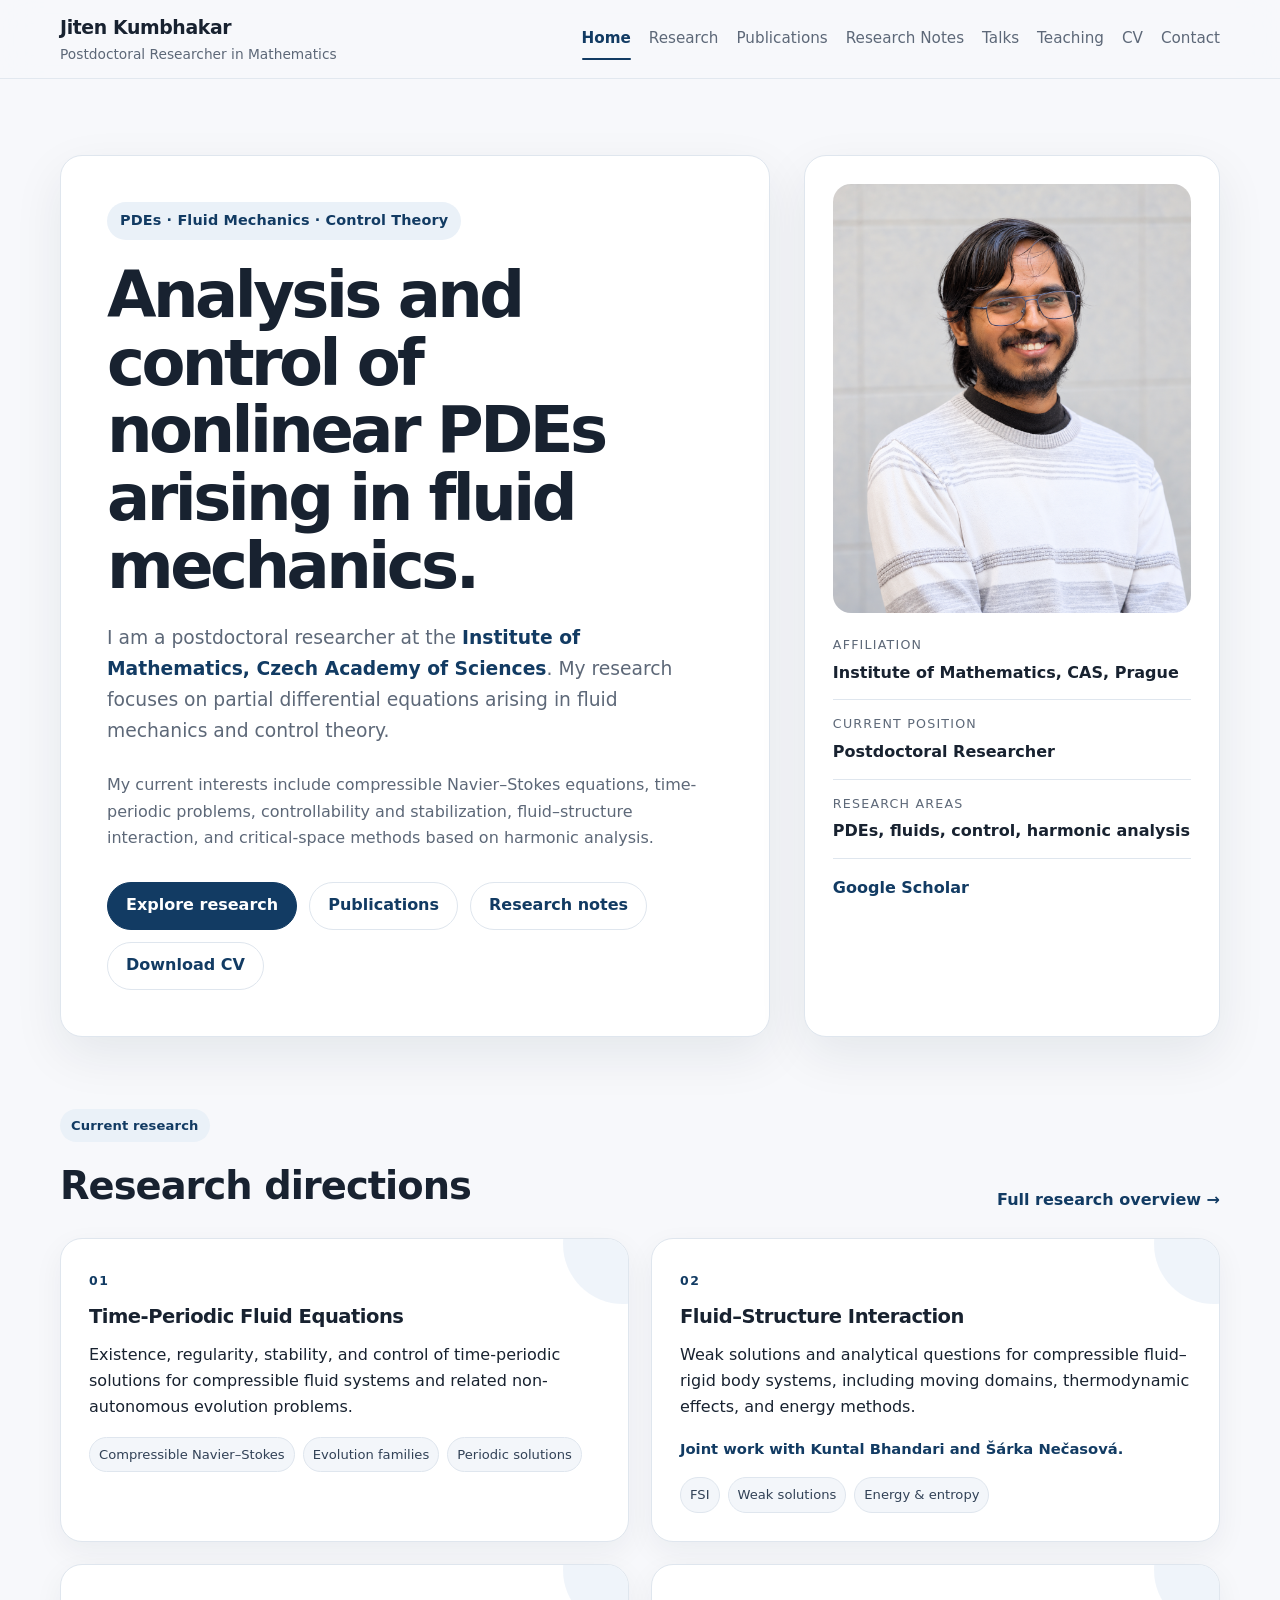
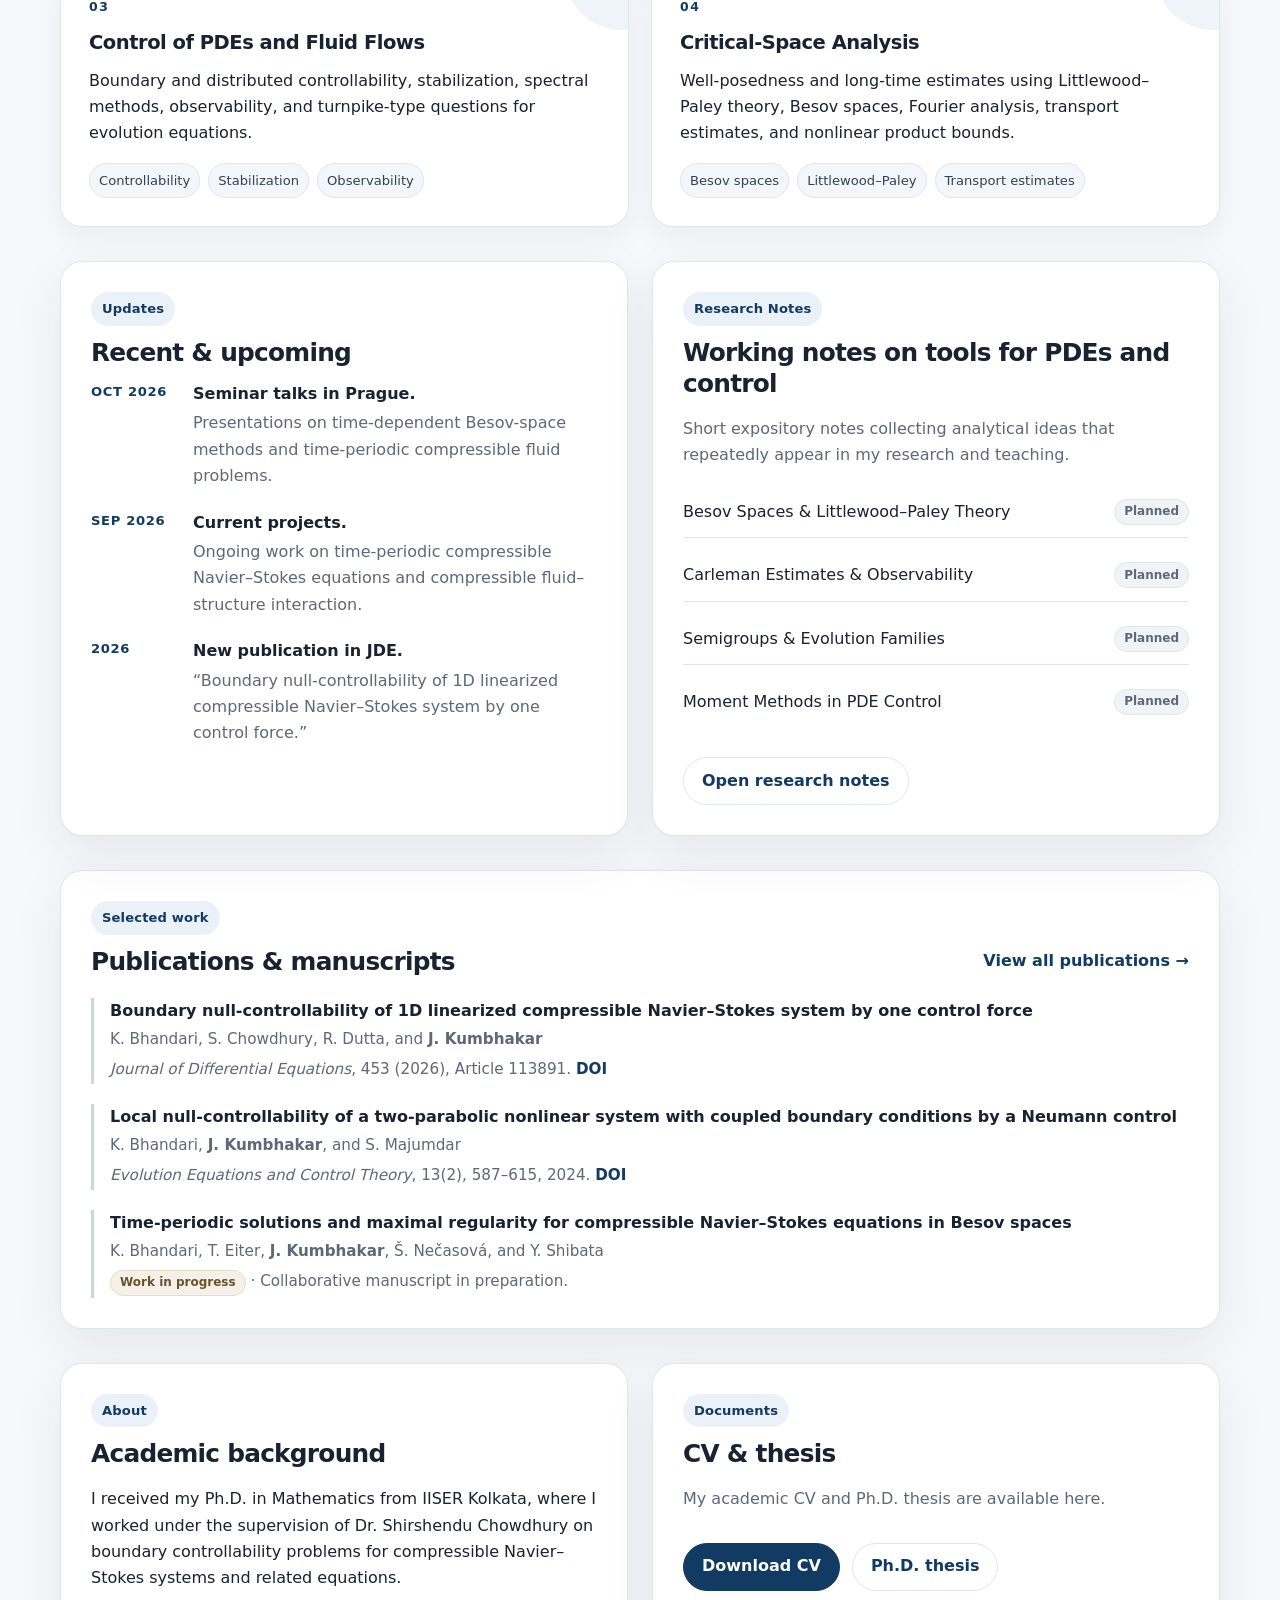
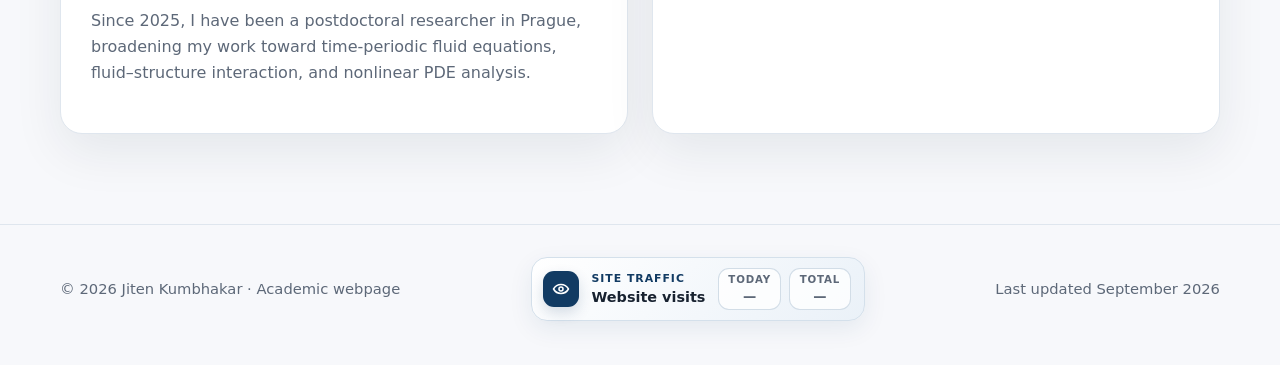
==== index.html @ 462b46cf "Match five-author CNS manuscript author order to academic CV" ====
<!DOCTYPE html>
<html lang="en">
<head>
<meta charset="UTF-8">
<meta name="viewport" content="width=device-width, initial-scale=1.0">
<title>Jiten Kumbhakar | Mathematics</title>
<meta name="description" content="Academic webpage of Jiten Kumbhakar, postdoctoral researcher working on partial differential equations, fluid mechanics, control theory, time-periodic problems, and critical-space analysis.">
<link rel="stylesheet" href="assets/style.css">
</head>
<body>
<header class="site-header">
  <div class="container nav">
    <a class="brand" href="index.html" aria-label="Jiten Kumbhakar home">
      <span class="brand-name">Jiten Kumbhakar</span>
      <span class="brand-role">Postdoctoral Researcher in Mathematics</span>
    </a>
    <nav class="nav-links" aria-label="Main navigation">
      <a class="active" href="index.html">Home</a>
      <a href="research.html">Research</a>
      <a href="publications.html">Publications</a>
      <a href="notes.html">Research Notes</a>
      <a href="talks.html">Talks</a>
      <a href="teaching.html">Teaching</a>
      <a href="CV_Jiten_Kumbhakar.pdf">CV</a>
      <a href="contact.html">Contact</a>
    </nav>
  </div>
</header>

<main id="top">
  <section class="hero">
    <div class="container hero-grid">
      <article class="hero-main">
        <div class="eyebrow">PDEs · Fluid Mechanics · Control Theory</div>
        <h1>Analysis and control of nonlinear PDEs arising in fluid mechanics.</h1>
        <p class="hero-subtitle">I am a postdoctoral researcher at the <span class="highlight">Institute of Mathematics, Czech Academy of Sciences</span>. My research focuses on partial differential equations arising in fluid mechanics and control theory.</p>
        <p class="muted">My current interests include compressible Navier–Stokes equations, time-periodic problems, controllability and stabilization, fluid–structure interaction, and critical-space methods based on harmonic analysis.</p>
        <div class="button-row">
          <a class="button primary" href="research.html">Explore research</a>
          <a class="button secondary" href="publications.html">Publications</a>
          <a class="button secondary" href="notes.html">Research notes</a>
          <a class="button secondary" href="CV_Jiten_Kumbhakar.pdf">Download CV</a>
        </div>
      </article>

      <aside class="profile-card">
        <div class="portrait photo-box"><img src="assets/profile.png" alt="Jiten Kumbhakar"></div>
        <div class="profile-meta">
          <div class="meta-item"><span class="meta-label">Affiliation</span><span class="meta-value">Institute of Mathematics, CAS, Prague</span></div>
          <div class="meta-item"><span class="meta-label">Current position</span><span class="meta-value">Postdoctoral Researcher</span></div>
          <div class="meta-item"><span class="meta-label">Research areas</span><span class="meta-value">PDEs, fluids, control, harmonic analysis</span></div>
          <div class="profile-links"><a class="text-link" href="https://scholar.google.com/citations?user=325vEj0AAAAJ&hl=en" target="_blank" rel="noopener noreferrer">Google Scholar</a></div>
        </div>
      </aside>
    </div>
  </section>

  <section class="container home-section">
    <div class="section-heading-row"><div><div class="eyebrow compact">Current research</div><h2 class="home-heading">Research directions</h2></div><a class="text-link arrow-link" href="research.html">Full research overview →</a></div>
    <div class="research-card-grid">
      <article class="research-card"><span class="card-kicker">01</span><h3>Time-Periodic Fluid Equations</h3><p>Existence, regularity, stability, and control of time-periodic solutions for compressible fluid systems and related non-autonomous evolution problems.</p><div class="tag-list compact-tags"><span class="tag">Compressible Navier–Stokes</span><span class="tag">Evolution families</span><span class="tag">Periodic solutions</span></div></article>
      <article class="research-card"><span class="card-kicker">02</span><h3>Fluid–Structure Interaction</h3><p>Weak solutions and analytical questions for compressible fluid–rigid body systems, including moving domains, thermodynamic effects, and energy methods.</p><p class="collaboration-note">Joint work with Kuntal Bhandari and Šárka Nečasová.</p><div class="tag-list compact-tags"><span class="tag">FSI</span><span class="tag">Weak solutions</span><span class="tag">Energy & entropy</span></div></article>
      <article class="research-card"><span class="card-kicker">03</span><h3>Control of PDEs and Fluid Flows</h3><p>Boundary and distributed controllability, stabilization, spectral methods, observability, and turnpike-type questions for evolution equations.</p><div class="tag-list compact-tags"><span class="tag">Controllability</span><span class="tag">Stabilization</span><span class="tag">Observability</span></div></article>
      <article class="research-card"><span class="card-kicker">04</span><h3>Critical-Space Analysis</h3><p>Well-posedness and long-time estimates using Littlewood–Paley theory, Besov spaces, Fourier analysis, transport estimates, and nonlinear product bounds.</p><div class="tag-list compact-tags"><span class="tag">Besov spaces</span><span class="tag">Littlewood–Paley</span><span class="tag">Transport estimates</span></div></article>
    </div>
  </section>

  <section class="container home-section">
    <div class="home-two-column">
      <article class="section-card"><div class="section-heading-row tight"><div><div class="eyebrow compact">Updates</div><h2 class="section-title no-bottom">Recent & upcoming</h2></div></div><ul class="timeline-list news-list"><li><span class="news-date">Oct 2026</span><div><strong>Seminar talks in Prague.</strong><p>Presentations on time-dependent Besov-space methods and time-periodic compressible fluid problems.</p></div></li><li><span class="news-date">Sep 2026</span><div><strong>Current projects.</strong><p>Ongoing work on time-periodic compressible Navier–Stokes equations and compressible fluid–structure interaction.</p></div></li><li><span class="news-date">2026</span><div><strong>New publication in JDE.</strong><p>“Boundary null-controllability of 1D linearized compressible Navier–Stokes system by one control force.”</p></div></li></ul></article>
      <article class="section-card notes-preview-card"><div class="eyebrow compact">Research Notes</div><h2 class="section-title">Working notes on tools for PDEs and control</h2><p class="muted">Short expository notes collecting analytical ideas that repeatedly appear in my research and teaching.</p><ul class="quick-list notes-list"><li><span>Besov Spaces & Littlewood–Paley Theory</span><span class="status-pill">Planned</span></li><li><span>Carleman Estimates & Observability</span><span class="status-pill">Planned</span></li><li><span>Semigroups & Evolution Families</span><span class="status-pill">Planned</span></li><li><span>Moment Methods in PDE Control</span><span class="status-pill">Planned</span></li></ul><div class="button-row"><a class="button secondary" href="notes.html">Open research notes</a></div></article>
    </div>
  </section>

  <section class="container home-section">
    <article class="section-card full-width">
      <div class="section-heading-row"><div><div class="eyebrow compact">Selected work</div><h2 class="section-title no-bottom">Publications & manuscripts</h2></div><a class="text-link arrow-link" href="publications.html">View all publications →</a></div>
      <ul class="publication-list featured-publications">
        <li><div class="item-title">Boundary null-controllability of 1D linearized compressible Navier–Stokes system by one control force</div><div class="item-meta">K. Bhandari, S. Chowdhury, R. Dutta, and <strong>J. Kumbhakar</strong></div><div class="small muted"><em>Journal of Differential Equations</em>, 453 (2026), Article 113891. <a class="text-link" href="https://doi.org/10.1016/j.jde.2025.113891" target="_blank" rel="noopener noreferrer">DOI</a></div></li>
        <li><div class="item-title">Local null-controllability of a two-parabolic nonlinear system with coupled boundary conditions by a Neumann control</div><div class="item-meta">K. Bhandari, <strong>J. Kumbhakar</strong>, and S. Majumdar</div><div class="small muted"><em>Evolution Equations and Control Theory</em>, 13(2), 587–615, 2024. <a class="text-link" href="https://doi.org/10.3934/eect.2023059" target="_blank" rel="noopener noreferrer">DOI</a></div></li>
        <li><div class="item-title">Time-periodic solutions and maximal regularity for compressible Navier–Stokes equations in Besov spaces</div><div class="item-meta">K. Bhandari, T. Eiter, <strong>J. Kumbhakar</strong>, Š. Nečasová, and Y. Shibata</div><div class="small muted"><span class="status-pill wip">Work in progress</span> · Collaborative manuscript in preparation.</div></li>
      </ul>
    </article>
  </section>

  <section class="container home-section last-home-section"><div class="home-two-column"><article class="section-card"><div class="eyebrow compact">About</div><h2 class="section-title">Academic background</h2><p>I received my Ph.D. in Mathematics from IISER Kolkata, where I worked under the supervision of Dr. Shirshendu Chowdhury on boundary controllability problems for compressible Navier–Stokes systems and related equations.</p><p class="muted">Since 2025, I have been a postdoctoral researcher in Prague, broadening my work toward time-periodic fluid equations, fluid–structure interaction, and nonlinear PDE analysis.</p></article><article class="section-card"><div class="eyebrow compact">Documents</div><h2 class="section-title">CV & thesis</h2><p class="muted">My academic CV and Ph.D. thesis are available here.</p><div class="button-row"><a class="button primary" href="CV_Jiten_Kumbhakar.pdf">Download CV</a><a class="button secondary" href="Thesis_Jiten_Kumbhakar.pdf" target="_blank" rel="noopener noreferrer">Ph.D. thesis</a></div></article></div></section>
</main>

<footer class="footer">
  <div class="container footer-inner">
    <div>© <span id="year"></span> Jiten Kumbhakar · Academic webpage</div>
    <div class="visit-card is-loading" id="visit-card" aria-label="Website visit counter">
      <span class="visit-icon" aria-hidden="true">
        <svg viewBox="0 0 24 24" fill="none" stroke="currentColor" stroke-width="2" stroke-linecap="round" stroke-linejoin="round"><path d="M2 12s3.5-6 10-6 10 6 10 6-3.5 6-10 6S2 12 2 12Z"/><circle cx="12" cy="12" r="2.7"/></svg>
      </span>
      <span class="visit-heading"><small>Site traffic</small><strong>Website visits</strong></span>
      <span class="visit-stats">
        <span class="visit-stat"><small>Today</small><strong id="visits-today">—</strong></span>
        <span class="visit-stat"><small>Total</small><strong id="visits-total">—</strong></span>
      </span>
    </div>
    <div class="footer-meta">Last updated September 2026</div>
  </div>
</footer>
<script>
document.getElementById("year").textContent = new Date().getFullYear();

(function () {
  const card = document.getElementById("visit-card");
  const todayNode = document.getElementById("visits-today");
  const totalNode = document.getElementById("visits-total");
  const api = "https://countapi.mileshilliard.com/api/v1";
  const totalKey = "jiten-kumbhakar-academic-site-total-2026-v3";
  const dateParts = new Intl.DateTimeFormat("en-CA", {
    timeZone: "Europe/Budapest",
    year: "numeric",
    month: "2-digit",
    day: "2-digit"
  }).formatToParts(new Date());
  const part = type => dateParts.find(x => x.type === type).value;
  const budapestDate = `${part("year")}-${part("month")}-${part("day")}`;
  const todayKey = `jiten-kumbhakar-academic-site-${budapestDate}-v3`;
  const alreadyCounted = sessionStorage.getItem("jk-academic-site-visit-v3") === "1";
  const action = alreadyCounted ? "get" : "hit";

  Promise.all([
    fetch(`${api}/${action}/${totalKey}`, { cache: "no-store" }).then(r => {
      if (!r.ok) throw new Error("Total counter unavailable");
      return r.json();
    }),
    fetch(`${api}/${action}/${todayKey}`, { cache: "no-store" }).then(r => {
      if (!r.ok) throw new Error("Daily counter unavailable");
      return r.json();
    })
  ]).then(([total, today]) => {
    totalNode.textContent = total.value;
    todayNode.textContent = today.value;
    card.classList.remove("is-loading", "is-error");
    if (!alreadyCounted) sessionStorage.setItem("jk-academic-site-visit-v3", "1");
  }).catch(() => {
    card.classList.remove("is-loading");
    card.classList.add("is-error");
    todayNode.textContent = "—";
    totalNode.textContent = "—";
    card.title = "Visit counter temporarily unavailable";
  });
})();
</script>
</body>
</html>
---- assets/style.css ----
:root{
  --bg:#f7f8fb;
  --surface:#ffffff;
  --surface-soft:#fbfcfe;
  --text:#182230;
  --muted:#5d6878;
  --primary:#123b63;
  --primary-2:#1c5487;
  --primary-soft:#eaf1f8;
  --border:#dfe6ee;
  --border-strong:#cbd7e3;
  --shadow:0 18px 50px rgba(19,35,54,.08);
  --shadow-soft:0 10px 30px rgba(19,35,54,.055);
  --radius:22px;
  --radius-sm:16px;
  --max:1160px;
}
*{box-sizing:border-box}
html{scroll-behavior:smooth}
body{margin:0;font-family:Inter,ui-sans-serif,system-ui,-apple-system,BlinkMacSystemFont,"Segoe UI",sans-serif;background:var(--bg);color:var(--text);line-height:1.65}
a{color:inherit;text-decoration:none}
img{max-width:100%}
.container{width:min(calc(100% - 48px),var(--max));margin:0 auto}
.site-header{position:sticky;top:0;z-index:20;backdrop-filter:blur(18px);background:rgba(247,248,251,.9);border-bottom:1px solid rgba(223,230,238,.9)}
.nav{min-height:78px;display:flex;align-items:center;justify-content:space-between;gap:24px}
.brand{display:flex;flex-direction:column;min-width:max-content}
.brand-name{font-size:1.18rem;font-weight:780;letter-spacing:-.02em}
.brand-role{font-size:.86rem;color:var(--muted)}
.nav-links{display:flex;gap:18px;flex-wrap:wrap;font-size:.95rem;color:var(--muted);justify-content:flex-end}
.nav-links a{padding:5px 0;position:relative}
.nav-links a:hover,.nav-links a.active{color:var(--primary);font-weight:700}
.nav-links a.active::after{content:"";position:absolute;left:0;right:0;bottom:-3px;height:2px;background:var(--primary);border-radius:999px}
.hero{padding:76px 0 38px}
.hero-grid{display:grid;grid-template-columns:minmax(0,1.45fr) minmax(300px,.85fr);gap:34px;align-items:stretch}
.hero-main,.profile-card,.section-card,.page-intro,.list-card,.research-card{background:var(--surface);border:1px solid var(--border);border-radius:var(--radius);box-shadow:var(--shadow)}
.hero-main{padding:46px}
.eyebrow{display:inline-flex;padding:7px 13px;border-radius:999px;background:var(--primary-soft);color:var(--primary);font-size:.9rem;font-weight:700;margin-bottom:22px;letter-spacing:.01em}
.eyebrow.compact{margin-bottom:12px;padding:6px 11px;font-size:.82rem}
h1,h2,h3,p{margin-top:0}
h1{font-size:clamp(2.45rem,5vw,4.15rem);line-height:1.06;letter-spacing:-.055em;margin-bottom:22px;max-width:900px}
h2,h3{letter-spacing:-.025em}
h3{font-size:1.22rem;line-height:1.3;margin-bottom:12px}
.page-title{font-size:clamp(2.1rem,4vw,3.25rem);line-height:1.12;letter-spacing:-.045em;margin-bottom:16px}
.hero-subtitle,.page-subtitle{font-size:1.17rem;color:var(--muted);max-width:860px;margin-bottom:26px}
.highlight{color:var(--primary);font-weight:740}
.muted{color:var(--muted)}
.small{font-size:.95rem}
.button-row{display:flex;flex-wrap:wrap;gap:12px;margin-top:30px}
.button{display:inline-flex;align-items:center;justify-content:center;min-height:48px;padding:0 18px;border-radius:999px;font-weight:680;border:1px solid var(--border);transition:.18s ease}
.button:hover{transform:translateY(-1px);box-shadow:var(--shadow-soft)}
.button.primary{background:var(--primary);color:#fff;border-color:var(--primary)}
.button.primary:hover{background:var(--primary-2)}
.button.secondary{background:#fff;color:var(--primary)}
.profile-card{padding:28px;display:flex;flex-direction:column;gap:22px}
.portrait{min-height:285px;border-radius:18px;background:#f5f8fb;display:flex;align-items:center;justify-content:center;text-align:center;color:var(--muted);padding:24px}
.photo-box{padding:0;overflow:hidden;border:none;background:#f5f8fb}
.photo-box img{width:100%;height:100%;min-height:285px;object-fit:cover;display:block}
.profile-meta{display:grid;gap:14px}
.meta-item{padding-bottom:13px;border-bottom:1px solid var(--border)}
.meta-label{display:block;color:var(--muted);font-size:.79rem;text-transform:uppercase;letter-spacing:.095em;margin-bottom:4px}
.meta-value{font-weight:630}
.profile-links{padding-top:2px}
main{padding-bottom:72px}
.home-section{margin-top:34px}
.last-home-section{margin-bottom:18px}
.section-grid,.content-grid{display:grid;grid-template-columns:repeat(2,minmax(0,1fr));gap:24px;margin-top:24px}
.home-two-column{display:grid;grid-template-columns:repeat(2,minmax(0,1fr));gap:24px}
.section-card,.list-card{padding:30px}
.full-width{grid-column:1/-1}
.section-title{font-size:1.55rem;line-height:1.25;letter-spacing:-.03em;margin-bottom:16px}
.section-title.no-bottom{margin-bottom:0}
.home-heading{font-size:clamp(1.8rem,3vw,2.45rem);margin-bottom:0}
.section-heading-row{display:flex;align-items:flex-end;justify-content:space-between;gap:20px;margin-bottom:20px}
.section-heading-row.tight{align-items:flex-start;margin-bottom:12px}
.arrow-link{white-space:nowrap;margin-bottom:4px}
.tag-list{display:flex;flex-wrap:wrap;gap:10px;margin-top:18px}
.tag{padding:8px 12px;border-radius:999px;background:#f3f6fa;border:1px solid var(--border);font-size:.91rem;color:#314156}
.compact-tags{gap:8px;margin-top:16px}
.compact-tags .tag{font-size:.82rem;padding:6px 9px}
.research-card-grid{display:grid;grid-template-columns:repeat(2,minmax(0,1fr));gap:22px}
.research-card{padding:28px;box-shadow:var(--shadow-soft);position:relative;overflow:hidden}
.research-card::after{content:"";position:absolute;width:120px;height:120px;border-radius:50%;right:-55px;top:-55px;background:var(--primary-soft);opacity:.75}
.card-kicker{display:inline-block;font-size:.78rem;letter-spacing:.12em;color:var(--primary);font-weight:760;margin-bottom:13px}
.collaboration-note{font-size:.92rem;color:var(--primary);font-weight:650;margin-bottom:0}
.publication-list,.project-list,.quick-list,.timeline-list{list-style:none;padding:0;margin:0;display:grid;gap:16px}
.publication-list li,.project-list li,.quick-list li,.timeline-list li{padding-left:16px;border-left:3px solid #c9d8e6}
.item-title{font-weight:720;margin-bottom:4px;line-height:1.42}
.item-meta{font-size:.95rem;color:var(--muted);margin-bottom:5px}
.featured-publications{gap:20px}
.featured-publications li{padding-top:2px;padding-bottom:2px}
.news-list{gap:20px}
.news-list li{display:grid;grid-template-columns:88px 1fr;gap:14px;border-left:none;padding-left:0}
.news-list p{margin:3px 0 0;color:var(--muted)}
.news-date{font-size:.82rem;font-weight:760;color:var(--primary);text-transform:uppercase;letter-spacing:.05em}
.notes-list{margin-top:18px;gap:12px}
.notes-list li{display:flex;align-items:center;justify-content:space-between;gap:14px;padding:12px 0;border-left:none;border-bottom:1px solid var(--border)}
.notes-list li:last-child{border-bottom:none}
.status-pill{display:inline-flex;align-items:center;min-height:26px;padding:0 9px;border-radius:999px;background:#f1f4f7;border:1px solid var(--border);font-size:.75rem;font-weight:720;color:var(--muted);white-space:nowrap}
.status-pill.submitted{background:#edf5fb;color:var(--primary);border-color:#d1e1ef;margin-right:6px}
.page-shell{padding:64px 0 0}
.page-intro{padding:38px;margin-bottom:24px}
.text-link{color:var(--primary);font-weight:680}
.text-link:hover{text-decoration:underline;text-underline-offset:3px}
.footer{padding:32px 0 44px;color:var(--muted);border-top:1px solid var(--border);font-size:.92rem}
.footer-inner{display:flex;justify-content:space-between;align-items:center;gap:20px;flex-wrap:wrap}
.footer-meta{white-space:nowrap}
/* Retire the older per-page counter elements on inner pages. */
.footer-counter{display:none!important;background:none!important}

/* Homepage-only site-traffic card. */
.visit-card{display:flex;align-items:center;gap:13px;padding:10px 13px 10px 11px;background:linear-gradient(135deg,#fff,var(--primary-soft));border:1px solid #d4e0eb;border-radius:16px;box-shadow:0 8px 24px rgba(18,59,99,.08);min-height:58px}
.visit-icon{width:36px;height:36px;border-radius:11px;background:var(--primary);color:#fff;display:grid;place-items:center;flex:0 0 auto;box-shadow:0 6px 14px rgba(18,59,99,.16)}
.visit-icon svg{width:18px;height:18px;display:block}
.visit-heading{display:flex;flex-direction:column;min-width:112px;line-height:1.25}
.visit-heading small{font-size:.68rem;font-weight:760;text-transform:uppercase;letter-spacing:.09em;color:var(--primary)}
.visit-heading strong{font-size:.9rem;color:var(--text);margin-top:2px}
.visit-stats{display:flex;align-items:stretch;gap:8px}
.visit-stat{display:flex;flex-direction:column;align-items:center;justify-content:center;min-width:62px;padding:5px 9px;background:rgba(255,255,255,.78);border:1px solid rgba(203,215,227,.85);border-radius:11px;line-height:1.15}
.visit-stat small{font-size:.64rem;text-transform:uppercase;letter-spacing:.08em;color:var(--muted);font-weight:720}
.visit-stat strong{font-size:1.05rem;color:var(--primary);margin-top:3px;font-variant-numeric:tabular-nums}
.visit-card.is-loading .visit-stat strong{opacity:.55}
.visit-card.is-error .visit-stat strong{font-size:.83rem;color:var(--muted)}

/* Research page */
.research-intro{margin-bottom:36px}
.research-intro-note{max-width:900px;margin-bottom:0;font-size:1.01rem}
.research-section{margin-top:42px}
.last-research-section{margin-bottom:18px}
.section-caption{font-size:.9rem;color:var(--muted);padding-bottom:5px}
.current-projects-grid{display:grid;grid-template-columns:repeat(2,minmax(0,1fr));gap:24px}
.current-project-card{background:var(--surface);border:1px solid var(--border);border-radius:var(--radius);box-shadow:var(--shadow-soft);padding:32px;position:relative;overflow:hidden}
.current-project-card::before{content:"";position:absolute;left:0;top:0;right:0;height:4px;background:linear-gradient(90deg,var(--primary),#7d9bbb)}
.current-project-card h3{font-size:1.42rem;margin-bottom:14px}
.project-topline{display:flex;align-items:center;justify-content:space-between;gap:16px;margin-bottom:18px}
.project-number{font-size:.78rem;letter-spacing:.13em;color:var(--primary);font-weight:780}
.status-pill.wip{background:#f6f1e8;color:#6a522b;border-color:#e9dcc4}
.research-theme-grid{display:grid;grid-template-columns:repeat(2,minmax(0,1fr));gap:18px}
.research-theme-card{background:var(--surface);border:1px solid var(--border);border-radius:var(--radius-sm);padding:26px;box-shadow:var(--shadow-soft)}
.research-theme-card h3{font-size:1.18rem;color:var(--primary);margin-bottom:10px}
.research-theme-card p{margin-bottom:0;color:var(--muted)}
.methods-card{padding:34px}
.methods-layout{display:grid;grid-template-columns:minmax(260px,.75fr) minmax(0,1.4fr);gap:34px;align-items:start}
.methods-list{display:flex;flex-wrap:wrap;gap:10px;align-content:flex-start}
.method-chip{display:inline-flex;align-items:center;padding:9px 12px;border-radius:12px;background:var(--surface-soft);border:1px solid var(--border);font-size:.9rem;color:#314156;font-weight:620}

@media(max-width:1040px){
  .nav{align-items:flex-start;flex-direction:column;justify-content:center;padding:14px 0}
  .nav-links{justify-content:flex-start;gap:14px 18px}
}
@media(max-width:920px){
  .hero-grid,.section-grid,.content-grid,.home-two-column,.research-card-grid,.current-projects-grid,.research-theme-grid,.methods-layout{grid-template-columns:1fr}
  .hero-main,.page-intro{padding:30px}
  .section-heading-row{align-items:flex-start;flex-direction:column}
  .arrow-link{white-space:normal}
  .section-caption{padding-bottom:0}
}
@media(max-width:640px){
  .container{width:min(calc(100% - 28px),var(--max))}
  .hero,.page-shell{padding-top:42px}
  .hero-main,.profile-card,.section-card,.page-intro,.list-card,.research-card,.current-project-card,.research-theme-card{padding:22px;border-radius:18px}
  .portrait{min-height:220px}
  .photo-box img{min-height:220px}
  .button{width:100%}
  .nav{gap:10px;padding:11px 0 8px}
  .nav-links{width:100%;font-size:.91rem;flex-wrap:nowrap;overflow-x:auto;overflow-y:hidden;white-space:nowrap;justify-content:flex-start;gap:18px;padding:0 0 5px;scrollbar-width:thin;-webkit-overflow-scrolling:touch}
  .nav-links a{flex:0 0 auto}
  .news-list li{grid-template-columns:1fr;gap:4px}
  .notes-list li{align-items:flex-start;flex-direction:column}
  .footer-inner{flex-direction:column;align-items:flex-start;gap:10px}
  .visit-card{width:100%;justify-content:space-between;gap:9px;padding:10px}
  .visit-heading{min-width:0;flex:1}
  .visit-stats{gap:6px}
  .visit-stat{min-width:58px;padding:5px 7px}
  .project-topline{align-items:flex-start}
  .methods-card{padding:22px}
}
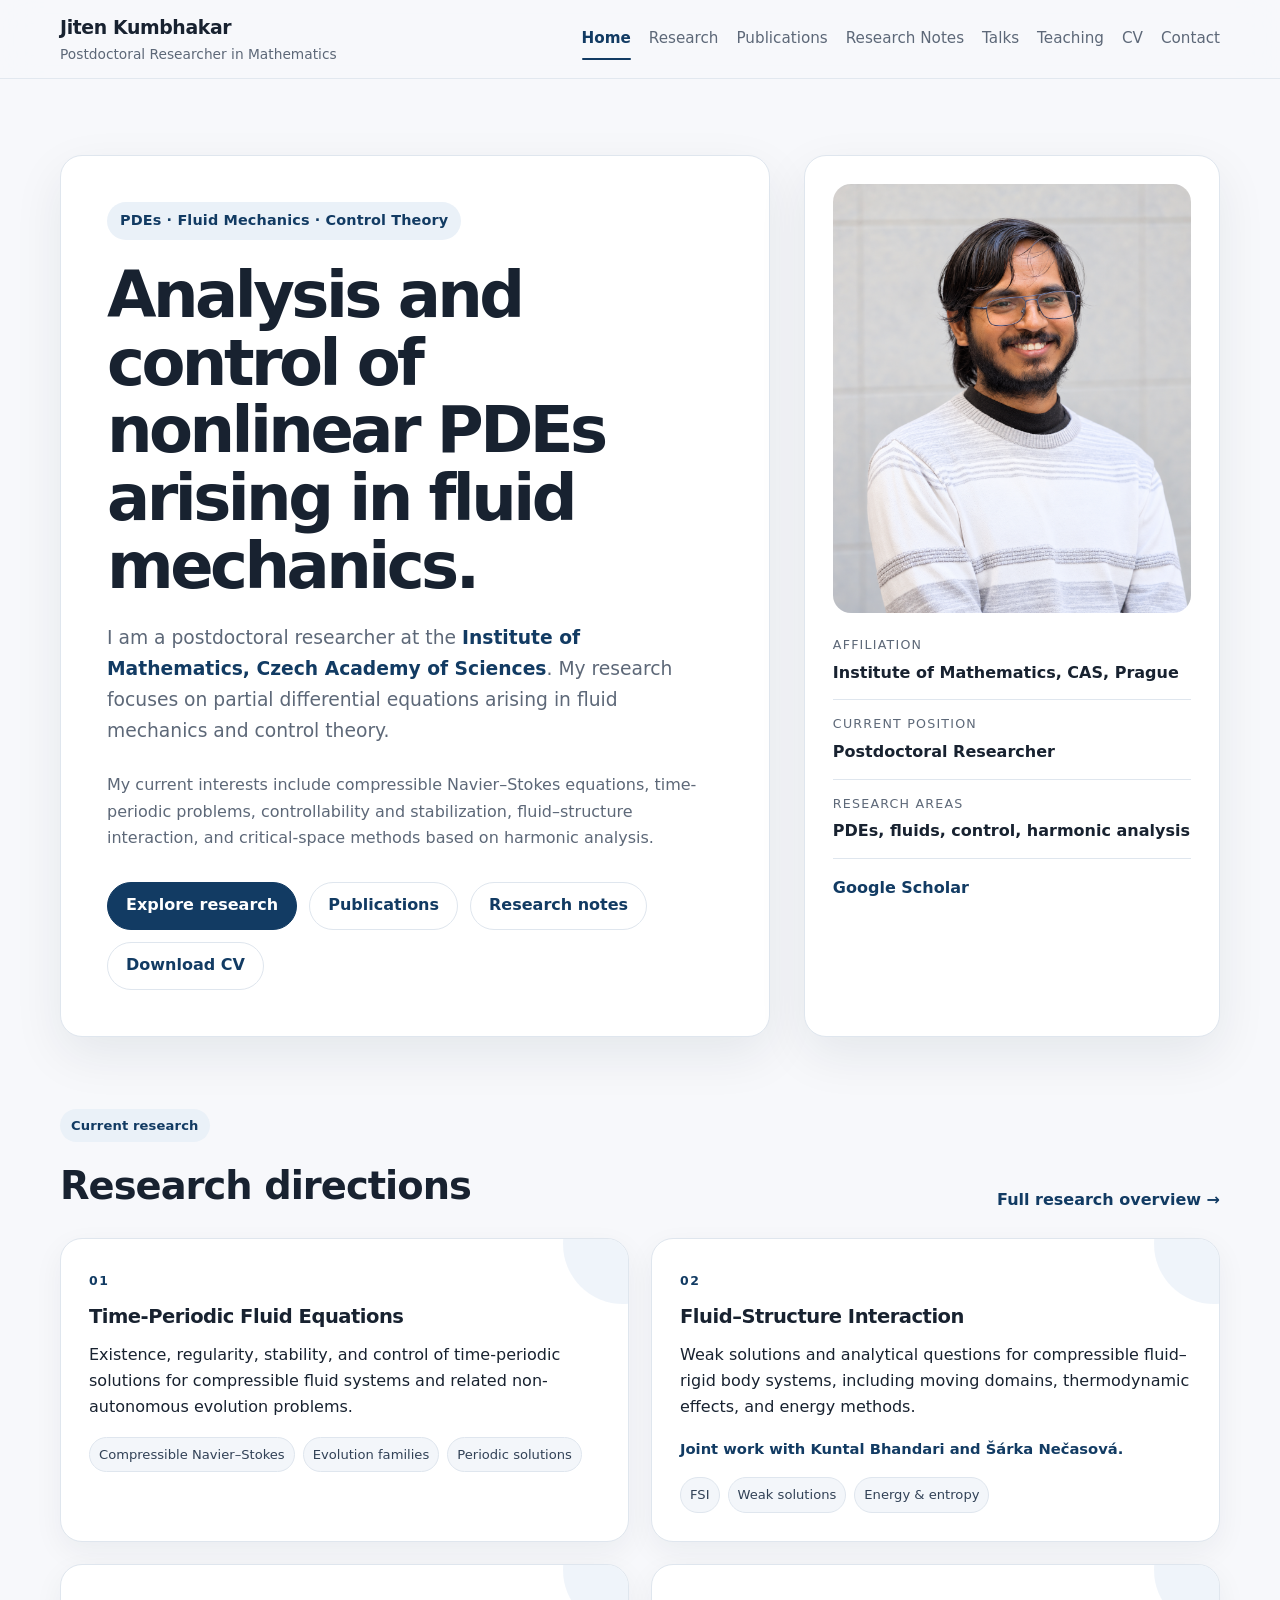
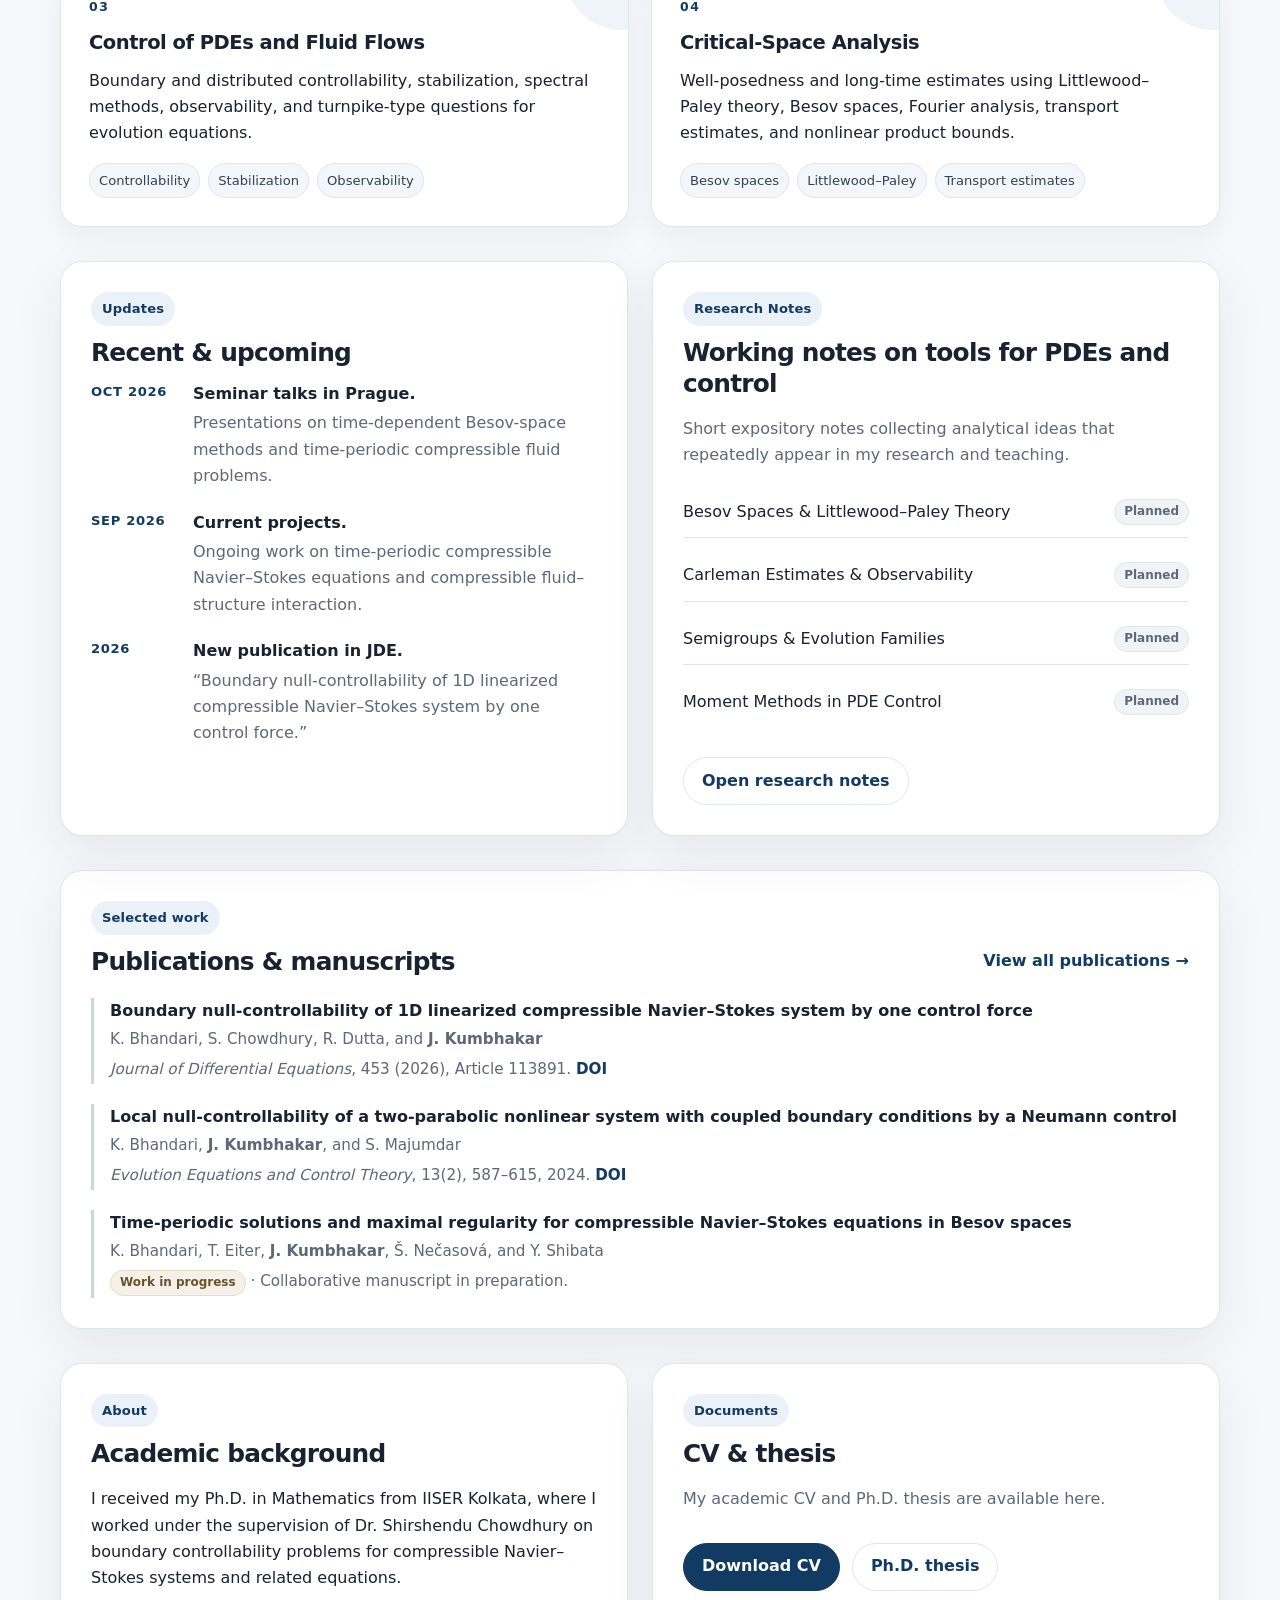
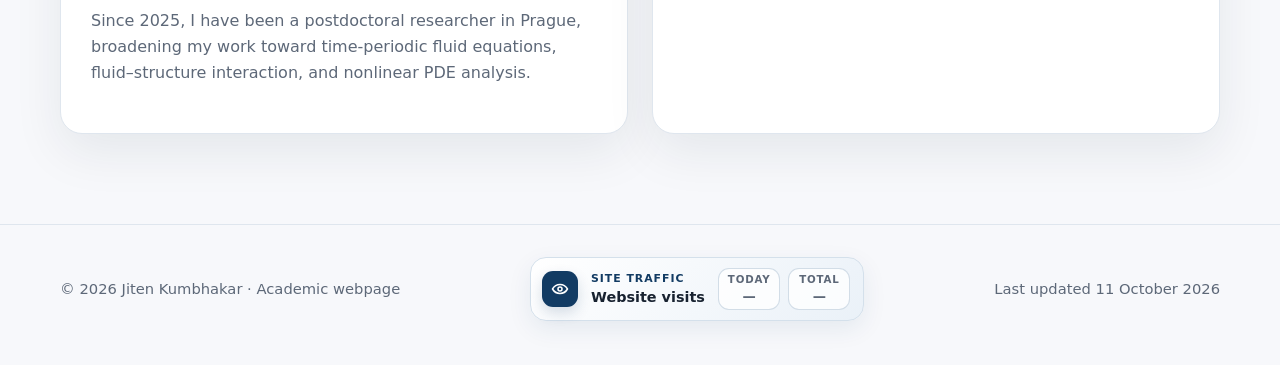
==== commit 658e7d1a: "Update academic website footer date to 11 October 2026" ====
--- a/index.html
+++ b/index.html
@@ -99,7 +99,7 @@
         <span class="visit-stat"><small>Total</small><strong id="visits-total">—</strong></span>
       </span>
     </div>
-    <div class="footer-meta">Last updated September 2026</div>
+    <div class="footer-meta">Last updated 11 October 2026</div>
   </div>
 </footer>
 <script>
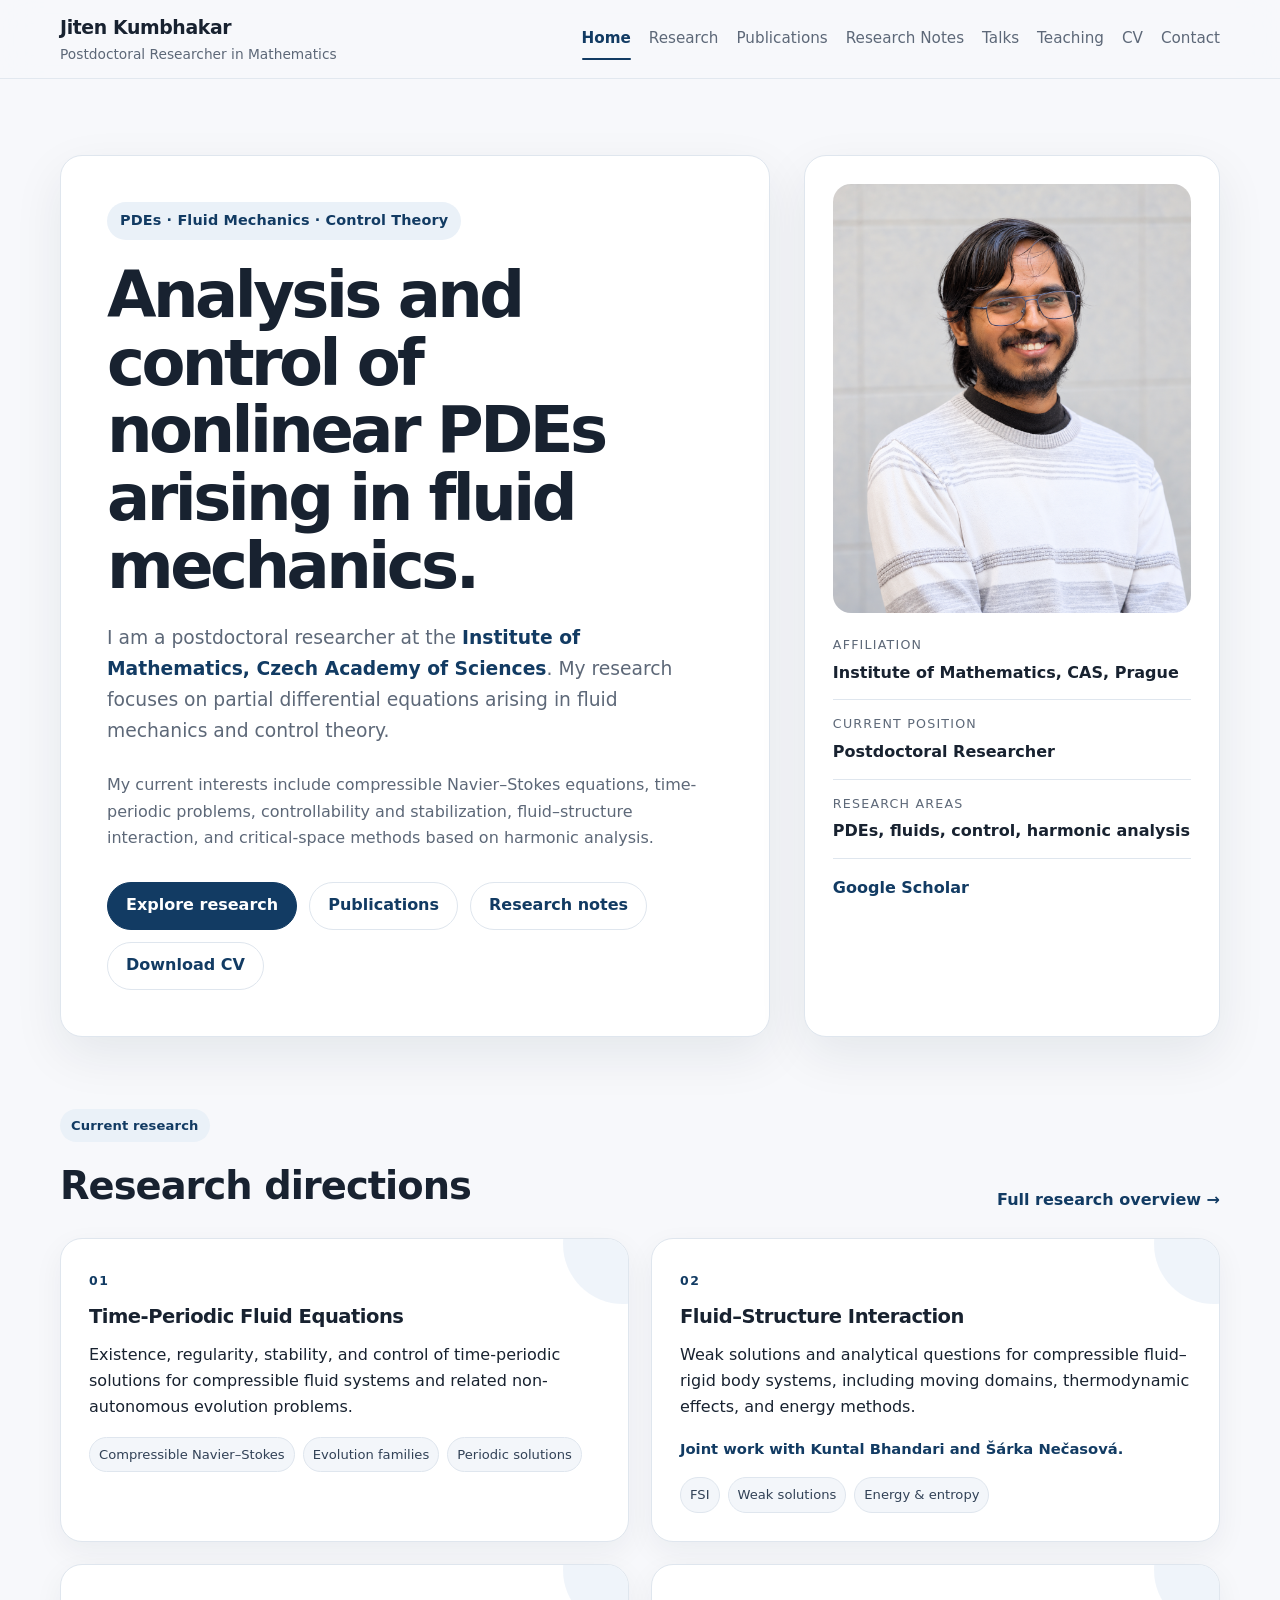
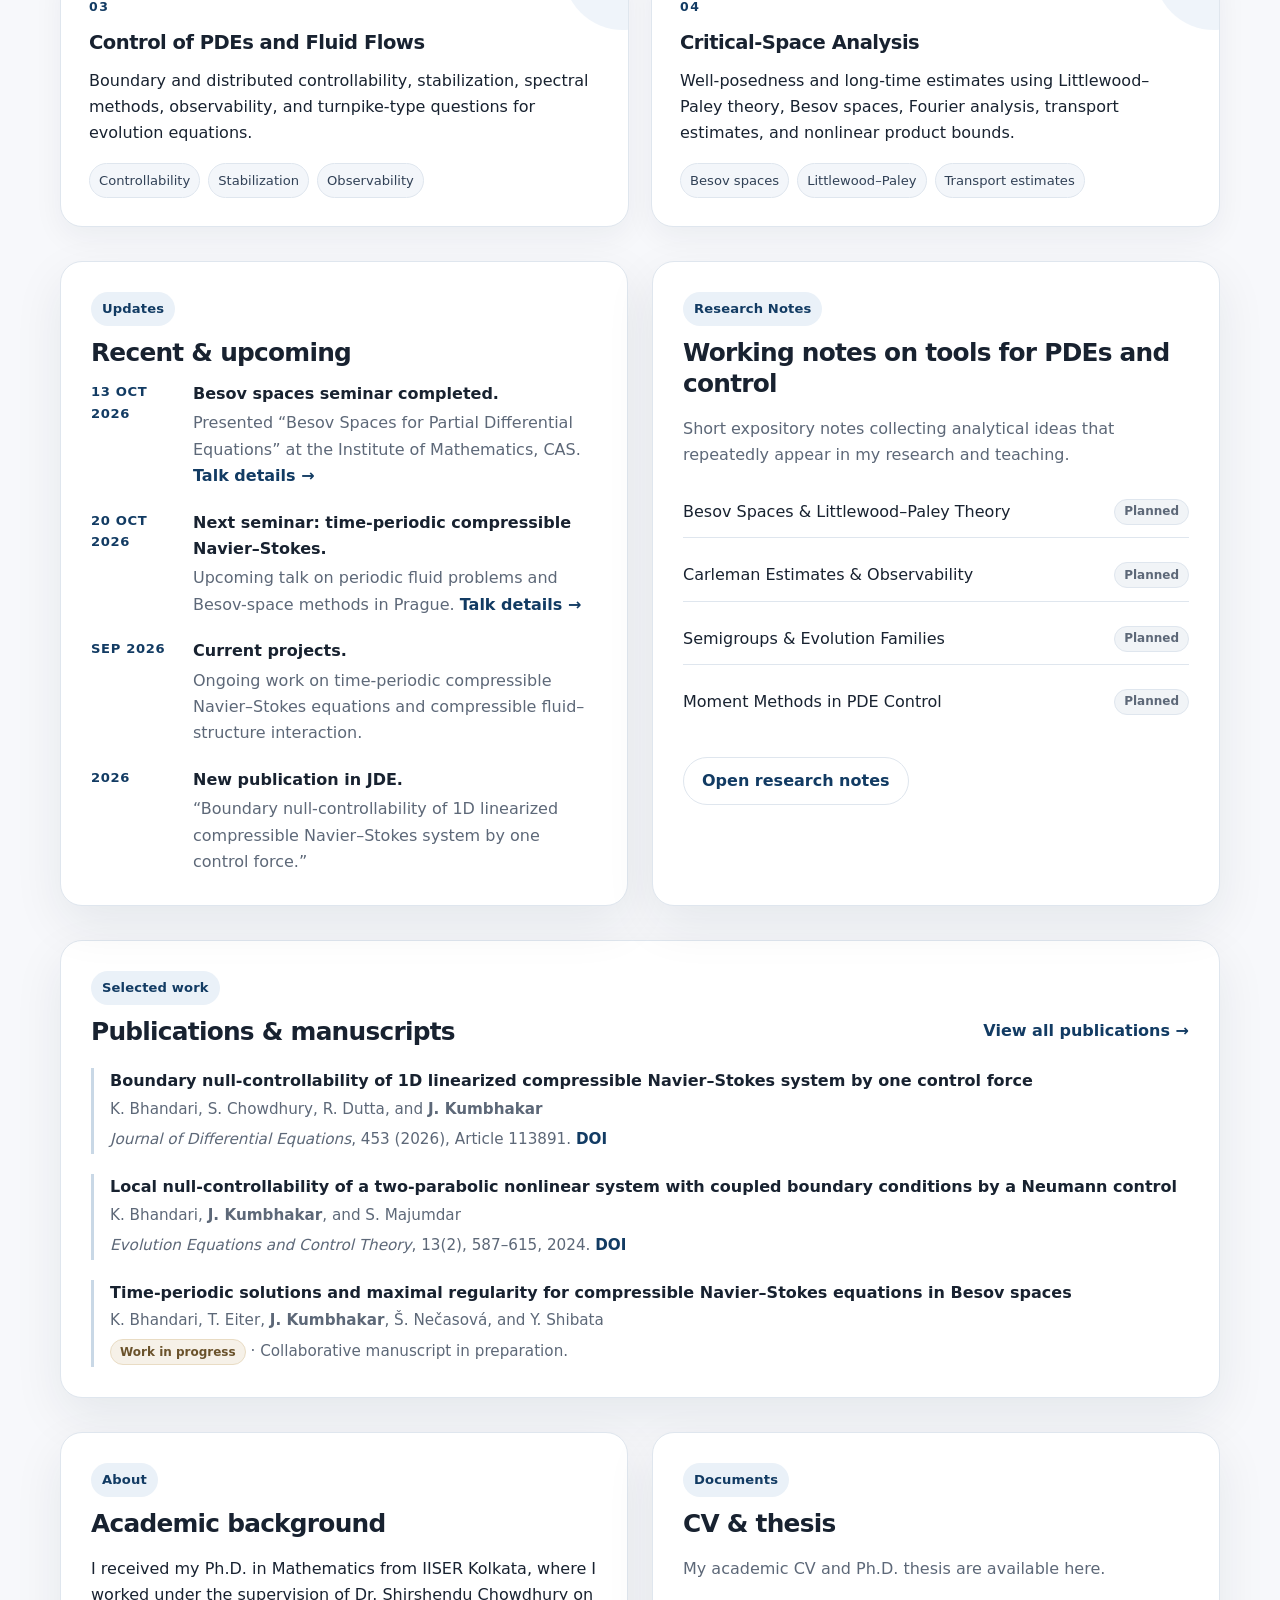
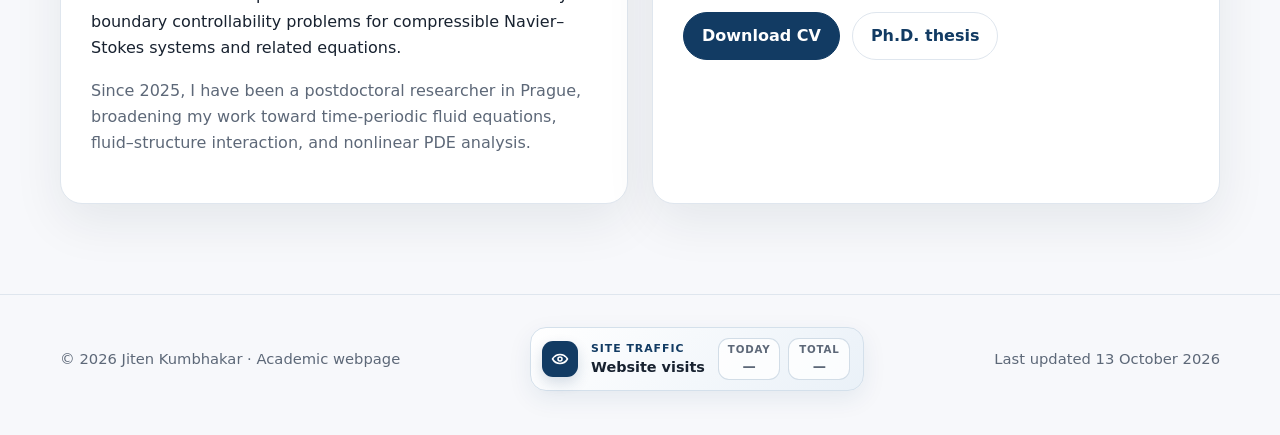
==== commit 79a5dc12: "Mark Besov seminar completed and show 20 October as upcoming" ====
--- a/index.html
+++ b/index.html
@@ -67,7 +67,7 @@
 
   <section class="container home-section">
     <div class="home-two-column">
-      <article class="section-card"><div class="section-heading-row tight"><div><div class="eyebrow compact">Updates</div><h2 class="section-title no-bottom">Recent & upcoming</h2></div></div><ul class="timeline-list news-list"><li><span class="news-date">Oct 2026</span><div><strong>Seminar talks in Prague.</strong><p>Presentations on time-dependent Besov-space methods and time-periodic compressible fluid problems.</p></div></li><li><span class="news-date">Sep 2026</span><div><strong>Current projects.</strong><p>Ongoing work on time-periodic compressible Navier–Stokes equations and compressible fluid–structure interaction.</p></div></li><li><span class="news-date">2026</span><div><strong>New publication in JDE.</strong><p>“Boundary null-controllability of 1D linearized compressible Navier–Stokes system by one control force.”</p></div></li></ul></article>
+      <article class="section-card"><div class="section-heading-row tight"><div><div class="eyebrow compact">Updates</div><h2 class="section-title no-bottom">Recent & upcoming</h2></div></div><ul class="timeline-list news-list"><li><span class="news-date">13 Oct 2026</span><div><strong>Besov spaces seminar completed.</strong><p>Presented “Besov Spaces for Partial Differential Equations” at the Institute of Mathematics, CAS. <a class="text-link" href="talks.html">Talk details →</a></p></div></li><li><span class="news-date">20 Oct 2026</span><div><strong>Next seminar: time-periodic compressible Navier–Stokes.</strong><p>Upcoming talk on periodic fluid problems and Besov-space methods in Prague. <a class="text-link" href="talks.html">Talk details →</a></p></div></li><li><span class="news-date">Sep 2026</span><div><strong>Current projects.</strong><p>Ongoing work on time-periodic compressible Navier–Stokes equations and compressible fluid–structure interaction.</p></div></li><li><span class="news-date">2026</span><div><strong>New publication in JDE.</strong><p>“Boundary null-controllability of 1D linearized compressible Navier–Stokes system by one control force.”</p></div></li></ul></article>
       <article class="section-card notes-preview-card"><div class="eyebrow compact">Research Notes</div><h2 class="section-title">Working notes on tools for PDEs and control</h2><p class="muted">Short expository notes collecting analytical ideas that repeatedly appear in my research and teaching.</p><ul class="quick-list notes-list"><li><span>Besov Spaces & Littlewood–Paley Theory</span><span class="status-pill">Planned</span></li><li><span>Carleman Estimates & Observability</span><span class="status-pill">Planned</span></li><li><span>Semigroups & Evolution Families</span><span class="status-pill">Planned</span></li><li><span>Moment Methods in PDE Control</span><span class="status-pill">Planned</span></li></ul><div class="button-row"><a class="button secondary" href="notes.html">Open research notes</a></div></article>
     </div>
   </section>
@@ -99,7 +99,7 @@
         <span class="visit-stat"><small>Total</small><strong id="visits-total">—</strong></span>
       </span>
     </div>
-    <div class="footer-meta">Last updated 11 October 2026</div>
+    <div class="footer-meta">Last updated 13 October 2026</div>
   </div>
 </footer>
 <script>
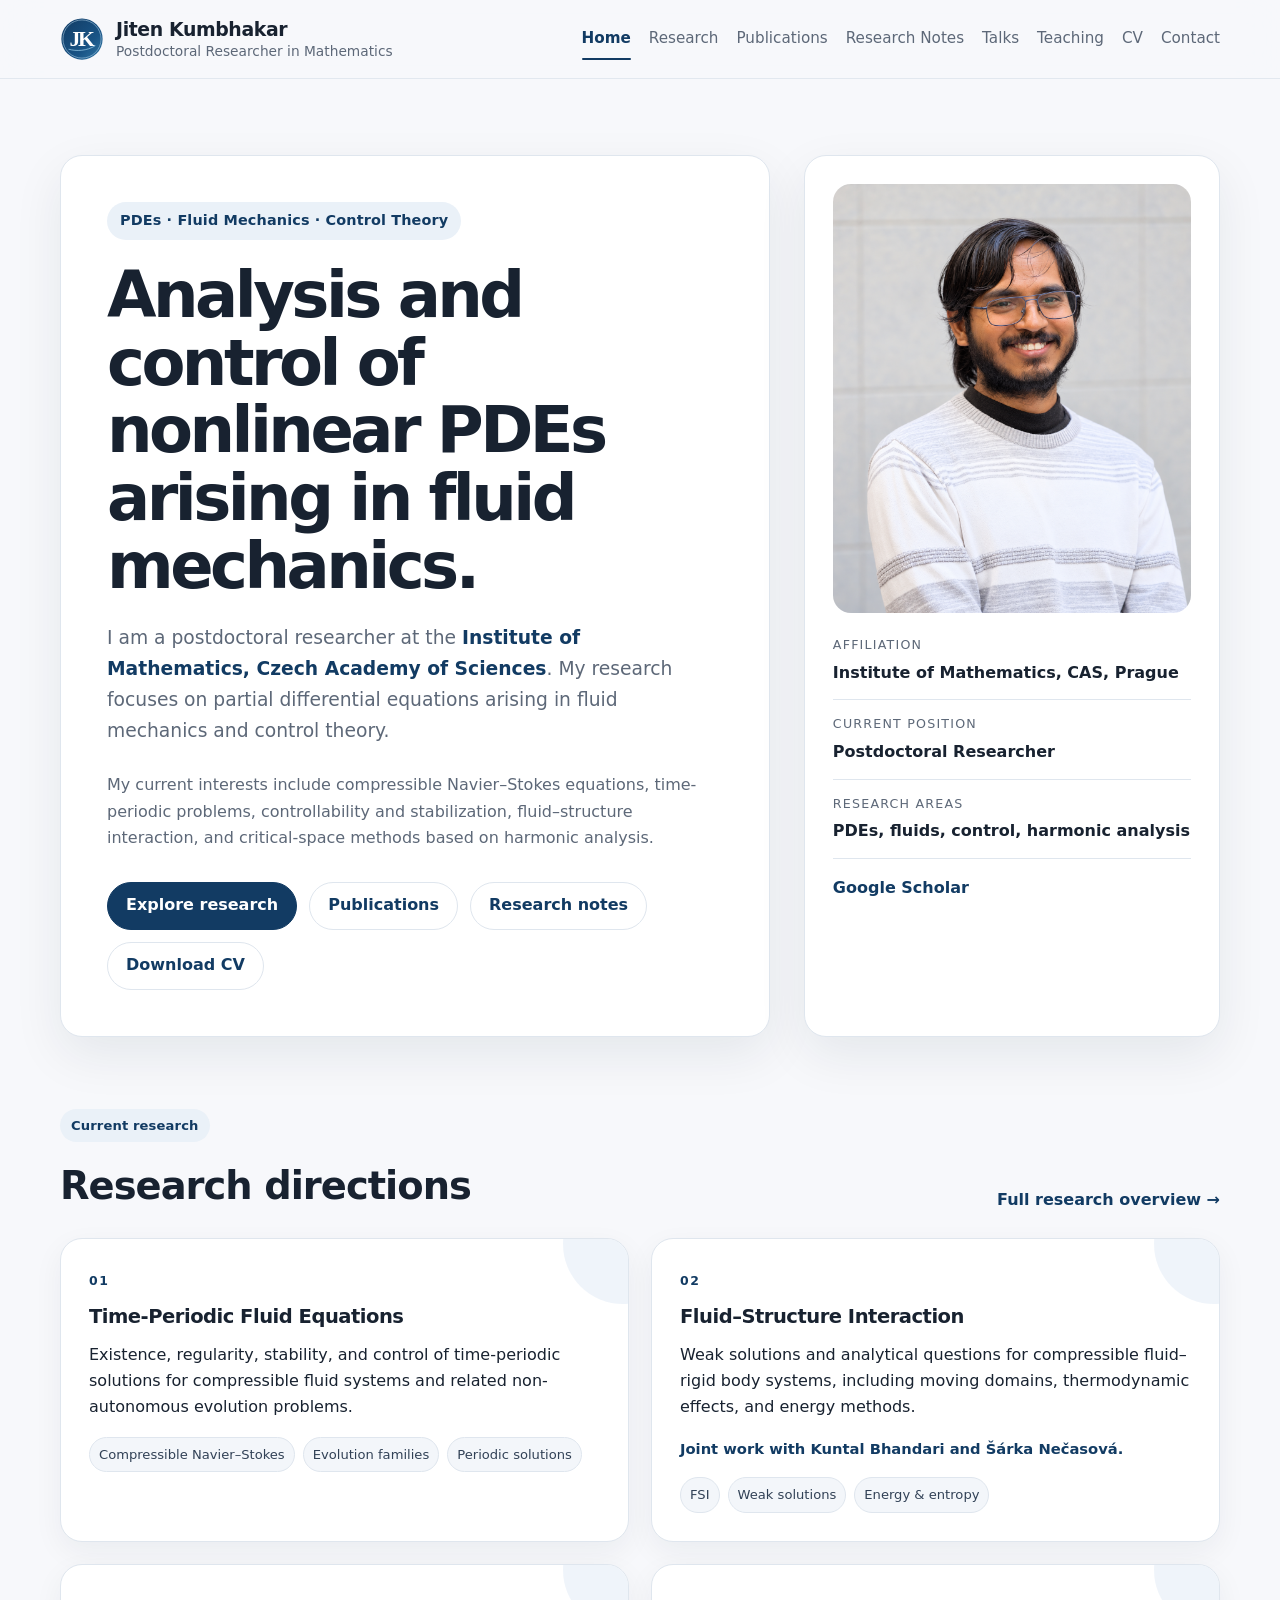
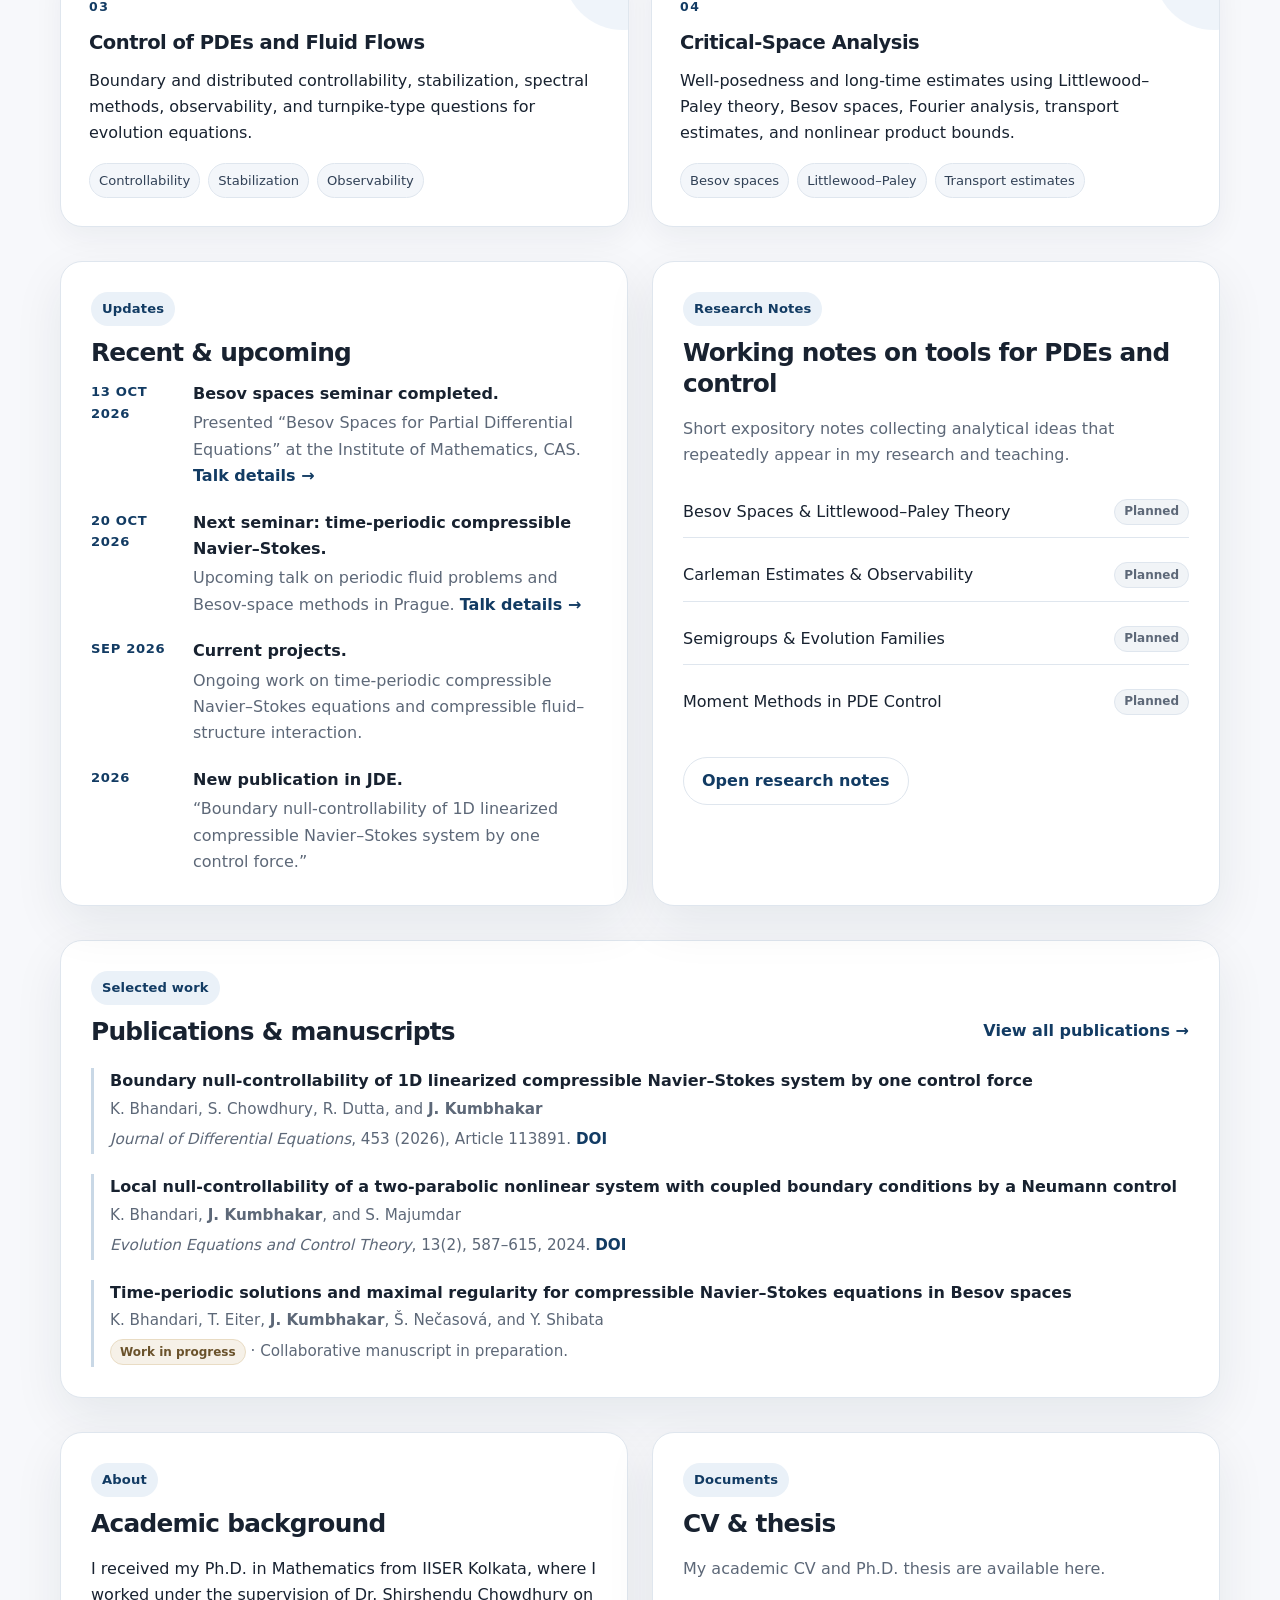
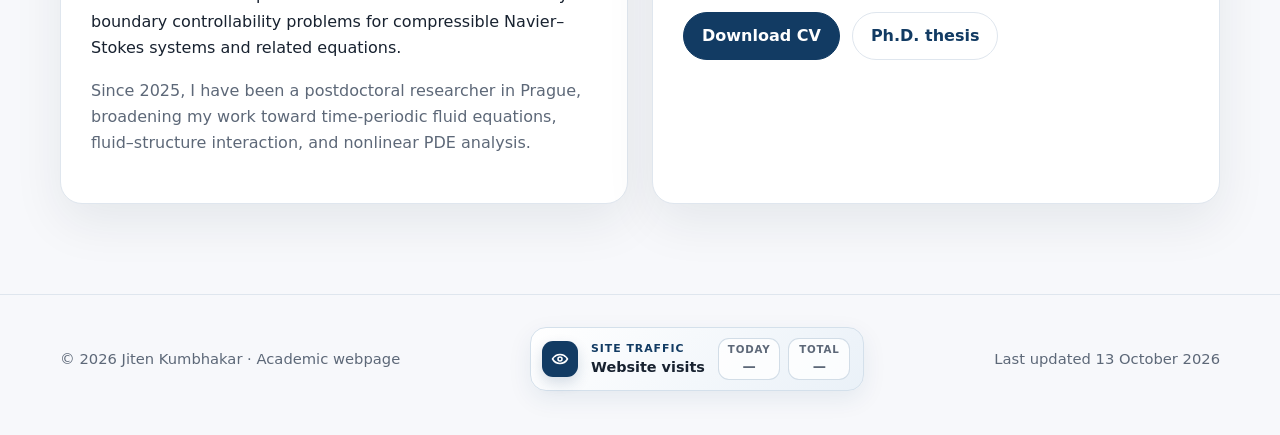
==== commit 46007be2: "Add JK logo to academic header and favicon" ====
--- a/index.html
+++ b/index.html
@@ -5,15 +5,13 @@
 <meta name="viewport" content="width=device-width, initial-scale=1.0">
 <title>Jiten Kumbhakar | Mathematics</title>
 <meta name="description" content="Academic webpage of Jiten Kumbhakar, postdoctoral researcher working on partial differential equations, fluid mechanics, control theory, time-periodic problems, and critical-space analysis.">
+<link rel="icon" type="image/svg+xml" href="assets/jk-logo.svg">
 <link rel="stylesheet" href="assets/style.css">
 </head>
 <body>
 <header class="site-header">
   <div class="container nav">
-    <a class="brand" href="index.html" aria-label="Jiten Kumbhakar home">
-      <span class="brand-name">Jiten Kumbhakar</span>
-      <span class="brand-role">Postdoctoral Researcher in Mathematics</span>
-    </a>
+    <a class="brand" href="index.html" aria-label="Jiten Kumbhakar home"><img class="brand-logo" src="assets/jk-logo.svg" alt="" width="44" height="44"><span class="brand-copy"><span class="brand-name">Jiten Kumbhakar</span><span class="brand-role">Postdoctoral Researcher in Mathematics</span></span></a>
     <nav class="nav-links" aria-label="Main navigation">
       <a class="active" href="index.html">Home</a>
       <a href="research.html">Research</a>
--- a/assets/style.css
+++ b/assets/style.css
@@ -23,9 +23,11 @@
 .container{width:min(calc(100% - 48px),var(--max));margin:0 auto}
 .site-header{position:sticky;top:0;z-index:20;backdrop-filter:blur(18px);background:rgba(247,248,251,.9);border-bottom:1px solid rgba(223,230,238,.9)}
 .nav{min-height:78px;display:flex;align-items:center;justify-content:space-between;gap:24px}
-.brand{display:flex;flex-direction:column;min-width:max-content}
-.brand-name{font-size:1.18rem;font-weight:780;letter-spacing:-.02em}
-.brand-role{font-size:.86rem;color:var(--muted)}
+.brand{display:flex;align-items:center;gap:12px;min-width:max-content}
+.brand-logo{width:44px;height:44px;display:block;flex:0 0 44px;object-fit:contain}
+.brand-copy{display:flex;flex-direction:column;min-width:0}
+.brand-name{font-size:1.18rem;font-weight:780;letter-spacing:-.02em;line-height:1.22}
+.brand-role{font-size:.86rem;color:var(--muted);line-height:1.3;margin-top:2px}
 .nav-links{display:flex;gap:18px;flex-wrap:wrap;font-size:.95rem;color:var(--muted);justify-content:flex-end}
 .nav-links a{padding:5px 0;position:relative}
 .nav-links a:hover,.nav-links a.active{color:var(--primary);font-weight:700}
@@ -174,3 +176,5 @@
   .project-topline{align-items:flex-start}
   .methods-card{padding:22px}
 }
+
+@media(max-width:640px){.brand{gap:9px}.brand-logo{width:38px;height:38px;flex-basis:38px}.brand-name{font-size:1.03rem}.brand-role{font-size:.76rem}}
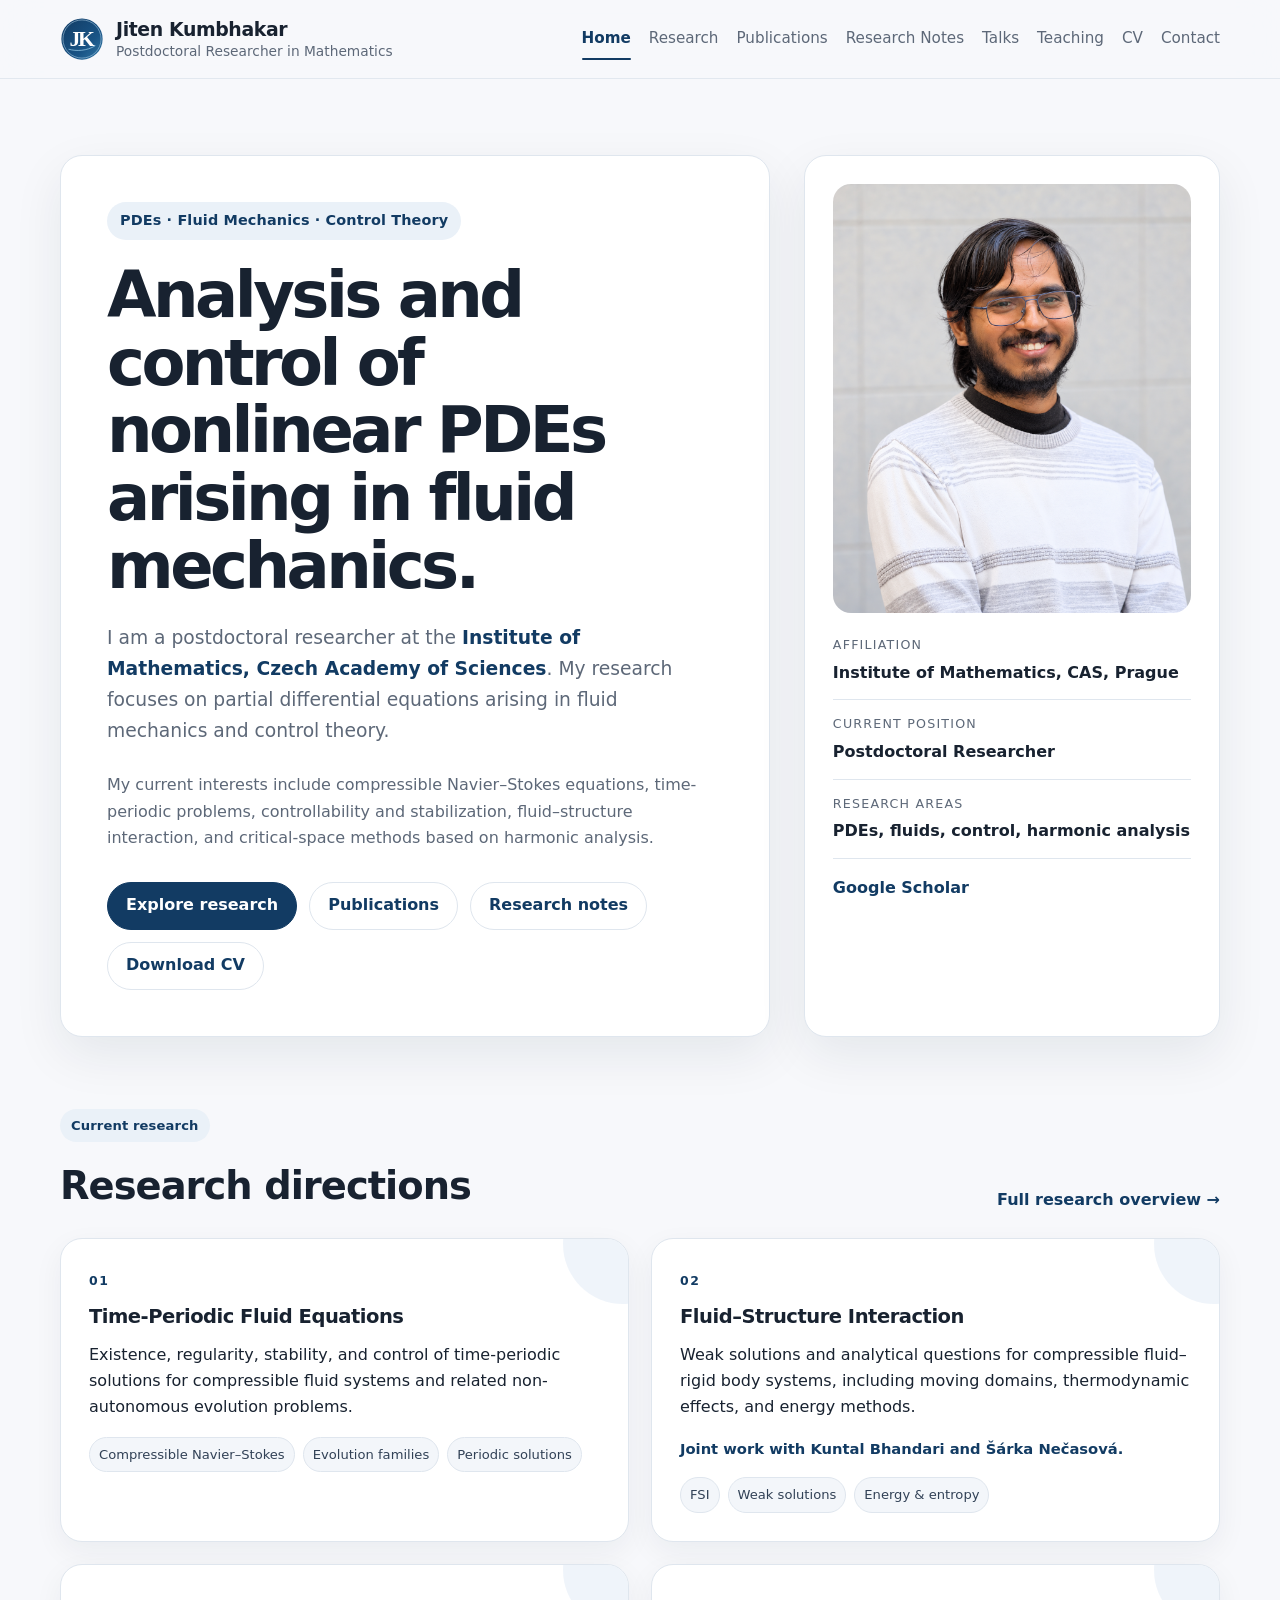
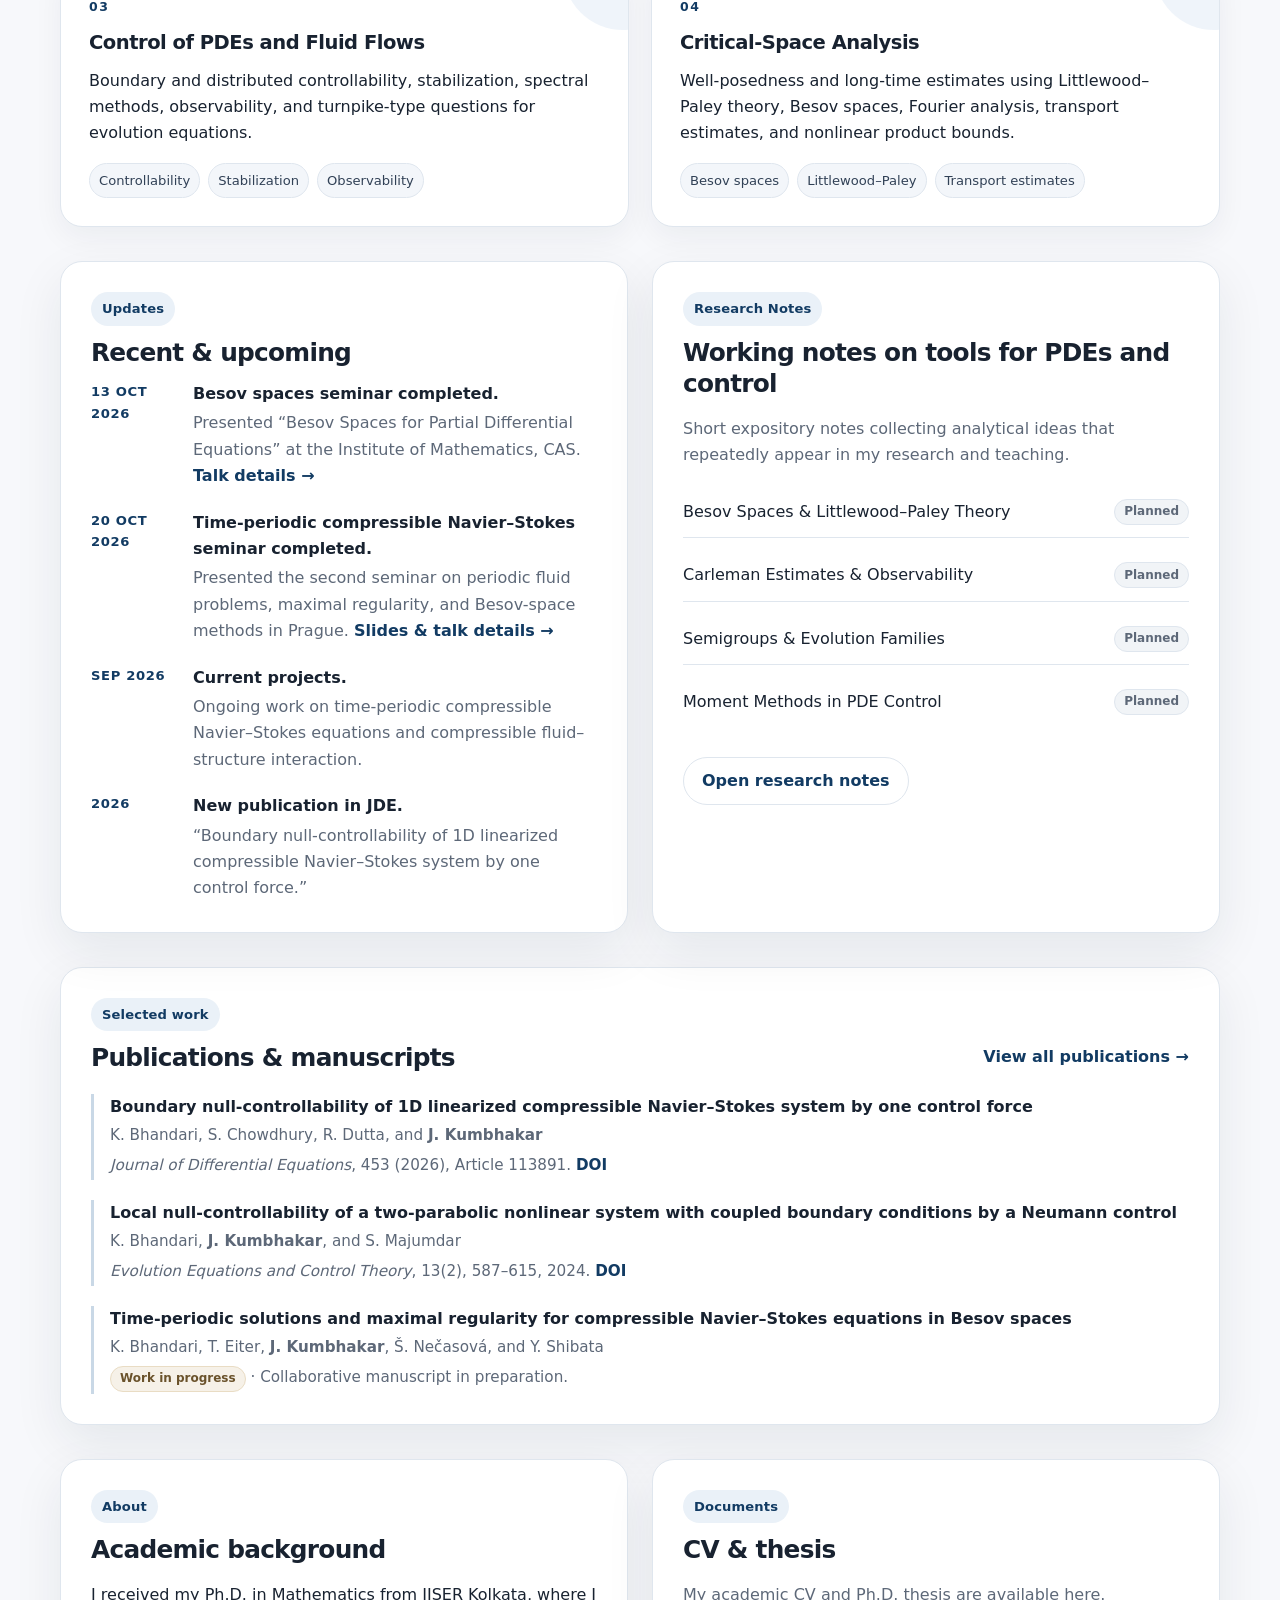
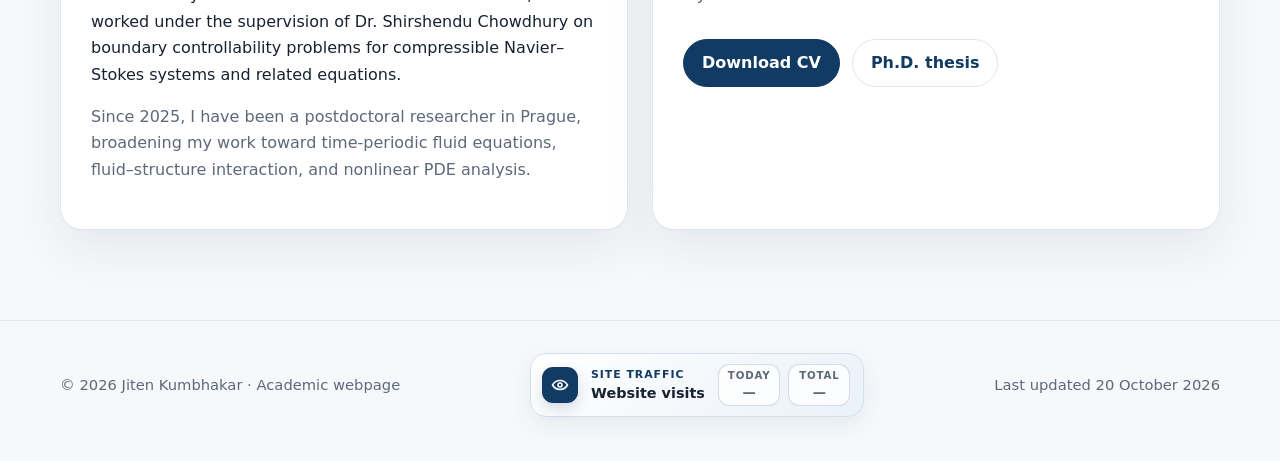
==== commit 2e6bb224: "Update homepage after 20 October CNS seminar" ====
--- a/index.html
+++ b/index.html
@@ -65,7 +65,7 @@
 
   <section class="container home-section">
     <div class="home-two-column">
-      <article class="section-card"><div class="section-heading-row tight"><div><div class="eyebrow compact">Updates</div><h2 class="section-title no-bottom">Recent & upcoming</h2></div></div><ul class="timeline-list news-list"><li><span class="news-date">13 Oct 2026</span><div><strong>Besov spaces seminar completed.</strong><p>Presented “Besov Spaces for Partial Differential Equations” at the Institute of Mathematics, CAS. <a class="text-link" href="talks.html">Talk details →</a></p></div></li><li><span class="news-date">20 Oct 2026</span><div><strong>Next seminar: time-periodic compressible Navier–Stokes.</strong><p>Upcoming talk on periodic fluid problems and Besov-space methods in Prague. <a class="text-link" href="talks.html">Talk details →</a></p></div></li><li><span class="news-date">Sep 2026</span><div><strong>Current projects.</strong><p>Ongoing work on time-periodic compressible Navier–Stokes equations and compressible fluid–structure interaction.</p></div></li><li><span class="news-date">2026</span><div><strong>New publication in JDE.</strong><p>“Boundary null-controllability of 1D linearized compressible Navier–Stokes system by one control force.”</p></div></li></ul></article>
+      <article class="section-card"><div class="section-heading-row tight"><div><div class="eyebrow compact">Updates</div><h2 class="section-title no-bottom">Recent & upcoming</h2></div></div><ul class="timeline-list news-list"><li><span class="news-date">13 Oct 2026</span><div><strong>Besov spaces seminar completed.</strong><p>Presented “Besov Spaces for Partial Differential Equations” at the Institute of Mathematics, CAS. <a class="text-link" href="talks.html">Talk details →</a></p></div></li><li><span class="news-date">20 Oct 2026</span><div><strong>Time-periodic compressible Navier–Stokes seminar completed.</strong><p>Presented the second seminar on periodic fluid problems, maximal regularity, and Besov-space methods in Prague. <a class="text-link" href="talks.html">Slides &amp; talk details →</a></p></div></li><li><span class="news-date">Sep 2026</span><div><strong>Current projects.</strong><p>Ongoing work on time-periodic compressible Navier–Stokes equations and compressible fluid–structure interaction.</p></div></li><li><span class="news-date">2026</span><div><strong>New publication in JDE.</strong><p>“Boundary null-controllability of 1D linearized compressible Navier–Stokes system by one control force.”</p></div></li></ul></article>
       <article class="section-card notes-preview-card"><div class="eyebrow compact">Research Notes</div><h2 class="section-title">Working notes on tools for PDEs and control</h2><p class="muted">Short expository notes collecting analytical ideas that repeatedly appear in my research and teaching.</p><ul class="quick-list notes-list"><li><span>Besov Spaces & Littlewood–Paley Theory</span><span class="status-pill">Planned</span></li><li><span>Carleman Estimates & Observability</span><span class="status-pill">Planned</span></li><li><span>Semigroups & Evolution Families</span><span class="status-pill">Planned</span></li><li><span>Moment Methods in PDE Control</span><span class="status-pill">Planned</span></li></ul><div class="button-row"><a class="button secondary" href="notes.html">Open research notes</a></div></article>
     </div>
   </section>
@@ -97,52 +97,10 @@
         <span class="visit-stat"><small>Total</small><strong id="visits-total">—</strong></span>
       </span>
     </div>
-    <div class="footer-meta">Last updated 13 October 2026</div>
+    <div class="footer-meta">Last updated 20 October 2026</div>
   </div>
 </footer>
-<script>
-document.getElementById("year").textContent = new Date().getFullYear();
-
-(function () {
-  const card = document.getElementById("visit-card");
-  const todayNode = document.getElementById("visits-today");
-  const totalNode = document.getElementById("visits-total");
-  const api = "https://countapi.mileshilliard.com/api/v1";
-  const totalKey = "jiten-kumbhakar-academic-site-total-2026-v3";
-  const dateParts = new Intl.DateTimeFormat("en-CA", {
-    timeZone: "Europe/Budapest",
-    year: "numeric",
-    month: "2-digit",
-    day: "2-digit"
-  }).formatToParts(new Date());
-  const part = type => dateParts.find(x => x.type === type).value;
-  const budapestDate = `${part("year")}-${part("month")}-${part("day")}`;
-  const todayKey = `jiten-kumbhakar-academic-site-${budapestDate}-v3`;
-  const alreadyCounted = sessionStorage.getItem("jk-academic-site-visit-v3") === "1";
-  const action = alreadyCounted ? "get" : "hit";
-
-  Promise.all([
-    fetch(`${api}/${action}/${totalKey}`, { cache: "no-store" }).then(r => {
-      if (!r.ok) throw new Error("Total counter unavailable");
-      return r.json();
-    }),
-    fetch(`${api}/${action}/${todayKey}`, { cache: "no-store" }).then(r => {
-      if (!r.ok) throw new Error("Daily counter unavailable");
-      return r.json();
-    })
-  ]).then(([total, today]) => {
-    totalNode.textContent = total.value;
-    todayNode.textContent = today.value;
-    card.classList.remove("is-loading", "is-error");
-    if (!alreadyCounted) sessionStorage.setItem("jk-academic-site-visit-v3", "1");
-  }).catch(() => {
-    card.classList.remove("is-loading");
-    card.classList.add("is-error");
-    todayNode.textContent = "—";
-    totalNode.textContent = "—";
-    card.title = "Visit counter temporarily unavailable";
-  });
-})();
-</script>
+<script>document.getElementById("year").textContent=new Date().getFullYear();</script>
+<script src="assets/visit-counter.js?v=20261013" data-count-visit="true"></script>
 </body>
 </html>
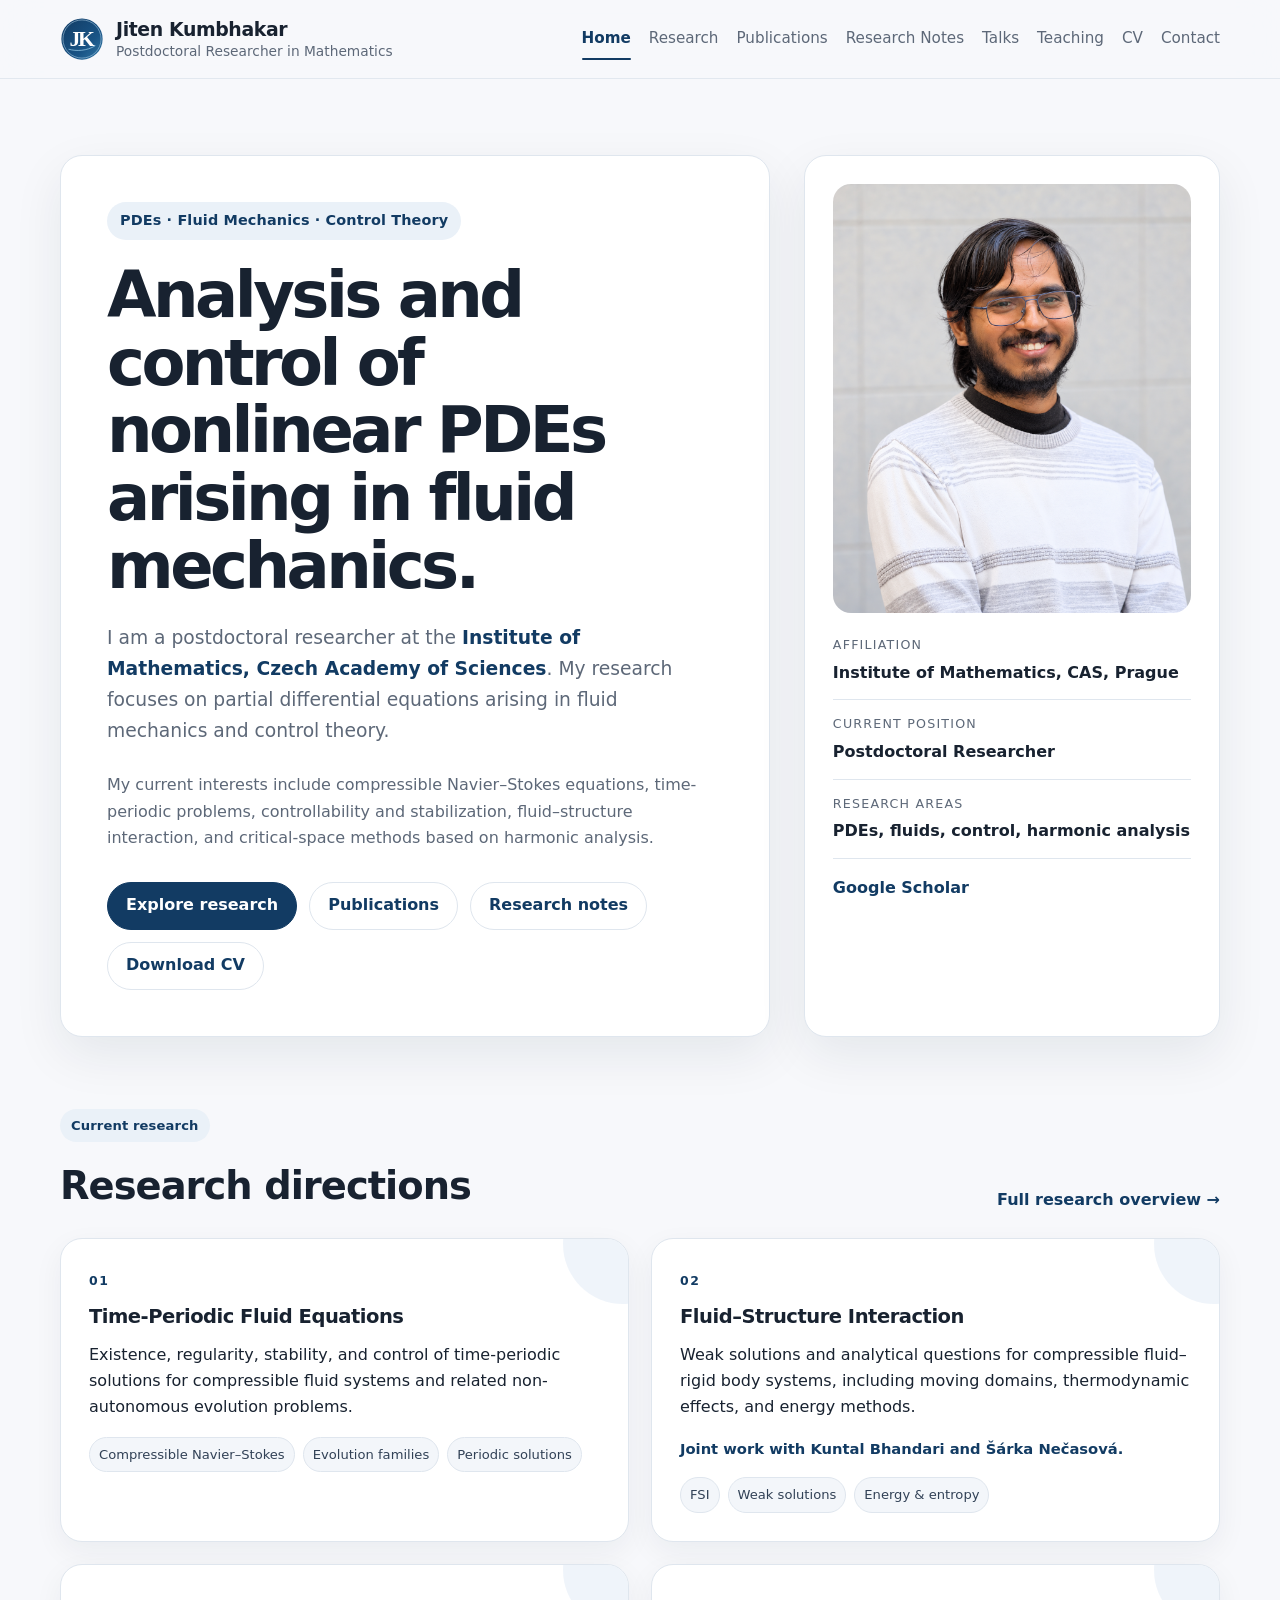
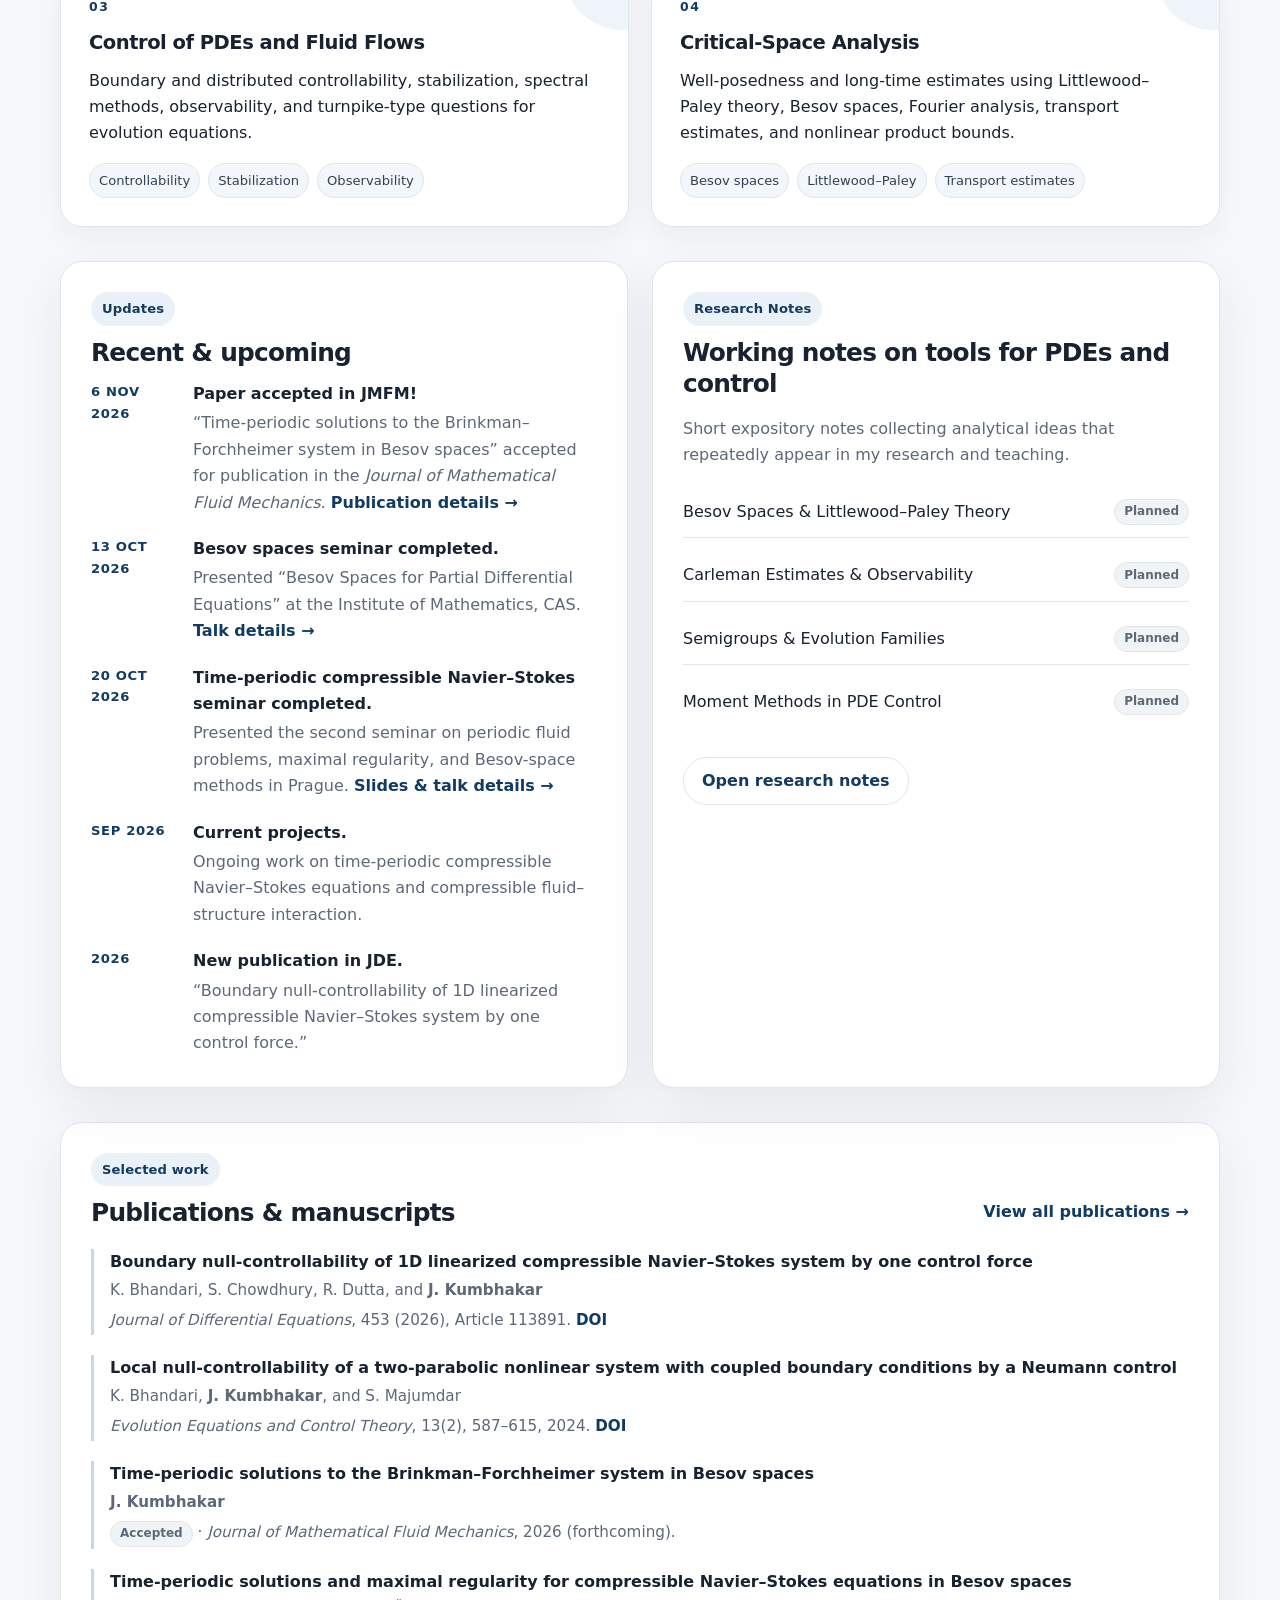
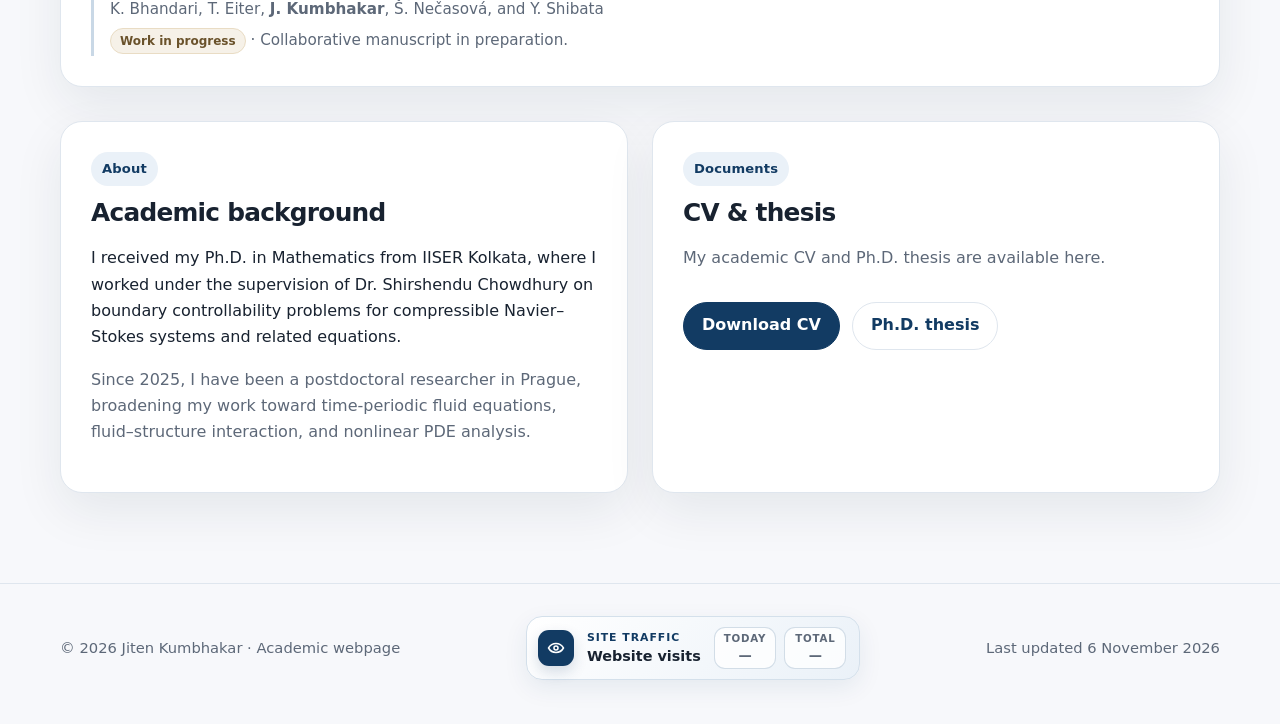
==== commit 6c96677e: "Announce JMFM acceptance in homepage news and featured research" ====
--- a/index.html
+++ b/index.html
@@ -65,7 +65,7 @@
 
   <section class="container home-section">
     <div class="home-two-column">
-      <article class="section-card"><div class="section-heading-row tight"><div><div class="eyebrow compact">Updates</div><h2 class="section-title no-bottom">Recent & upcoming</h2></div></div><ul class="timeline-list news-list"><li><span class="news-date">13 Oct 2026</span><div><strong>Besov spaces seminar completed.</strong><p>Presented “Besov Spaces for Partial Differential Equations” at the Institute of Mathematics, CAS. <a class="text-link" href="talks.html">Talk details →</a></p></div></li><li><span class="news-date">20 Oct 2026</span><div><strong>Time-periodic compressible Navier–Stokes seminar completed.</strong><p>Presented the second seminar on periodic fluid problems, maximal regularity, and Besov-space methods in Prague. <a class="text-link" href="talks.html">Slides &amp; talk details →</a></p></div></li><li><span class="news-date">Sep 2026</span><div><strong>Current projects.</strong><p>Ongoing work on time-periodic compressible Navier–Stokes equations and compressible fluid–structure interaction.</p></div></li><li><span class="news-date">2026</span><div><strong>New publication in JDE.</strong><p>“Boundary null-controllability of 1D linearized compressible Navier–Stokes system by one control force.”</p></div></li></ul></article>
+      <article class="section-card"><div class="section-heading-row tight"><div><div class="eyebrow compact">Updates</div><h2 class="section-title no-bottom">Recent & upcoming</h2></div></div><ul class="timeline-list news-list"><li><span class="news-date">6 Nov 2026</span><div><strong>Paper accepted in JMFM!</strong><p>“Time-periodic solutions to the Brinkman–Forchheimer system in Besov spaces” accepted for publication in the <em>Journal of Mathematical Fluid Mechanics</em>. <a class="text-link" href="publications.html">Publication details →</a></p></div></li><li><span class="news-date">13 Oct 2026</span><div><strong>Besov spaces seminar completed.</strong><p>Presented “Besov Spaces for Partial Differential Equations” at the Institute of Mathematics, CAS. <a class="text-link" href="talks.html">Talk details →</a></p></div></li><li><span class="news-date">20 Oct 2026</span><div><strong>Time-periodic compressible Navier–Stokes seminar completed.</strong><p>Presented the second seminar on periodic fluid problems, maximal regularity, and Besov-space methods in Prague. <a class="text-link" href="talks.html">Slides &amp; talk details →</a></p></div></li><li><span class="news-date">Sep 2026</span><div><strong>Current projects.</strong><p>Ongoing work on time-periodic compressible Navier–Stokes equations and compressible fluid–structure interaction.</p></div></li><li><span class="news-date">2026</span><div><strong>New publication in JDE.</strong><p>“Boundary null-controllability of 1D linearized compressible Navier–Stokes system by one control force.”</p></div></li></ul></article>
       <article class="section-card notes-preview-card"><div class="eyebrow compact">Research Notes</div><h2 class="section-title">Working notes on tools for PDEs and control</h2><p class="muted">Short expository notes collecting analytical ideas that repeatedly appear in my research and teaching.</p><ul class="quick-list notes-list"><li><span>Besov Spaces & Littlewood–Paley Theory</span><span class="status-pill">Planned</span></li><li><span>Carleman Estimates & Observability</span><span class="status-pill">Planned</span></li><li><span>Semigroups & Evolution Families</span><span class="status-pill">Planned</span></li><li><span>Moment Methods in PDE Control</span><span class="status-pill">Planned</span></li></ul><div class="button-row"><a class="button secondary" href="notes.html">Open research notes</a></div></article>
     </div>
   </section>
@@ -76,6 +76,7 @@
       <ul class="publication-list featured-publications">
         <li><div class="item-title">Boundary null-controllability of 1D linearized compressible Navier–Stokes system by one control force</div><div class="item-meta">K. Bhandari, S. Chowdhury, R. Dutta, and <strong>J. Kumbhakar</strong></div><div class="small muted"><em>Journal of Differential Equations</em>, 453 (2026), Article 113891. <a class="text-link" href="https://doi.org/10.1016/j.jde.2025.113891" target="_blank" rel="noopener noreferrer">DOI</a></div></li>
         <li><div class="item-title">Local null-controllability of a two-parabolic nonlinear system with coupled boundary conditions by a Neumann control</div><div class="item-meta">K. Bhandari, <strong>J. Kumbhakar</strong>, and S. Majumdar</div><div class="small muted"><em>Evolution Equations and Control Theory</em>, 13(2), 587–615, 2024. <a class="text-link" href="https://doi.org/10.3934/eect.2023059" target="_blank" rel="noopener noreferrer">DOI</a></div></li>
+        <li><div class="item-title">Time-periodic solutions to the Brinkman–Forchheimer system in Besov spaces</div><div class="item-meta"><strong>J. Kumbhakar</strong></div><div class="small muted"><span class="status-pill accepted">Accepted</span> · <em>Journal of Mathematical Fluid Mechanics</em>, 2026 (forthcoming).</div></li>
         <li><div class="item-title">Time-periodic solutions and maximal regularity for compressible Navier–Stokes equations in Besov spaces</div><div class="item-meta">K. Bhandari, T. Eiter, <strong>J. Kumbhakar</strong>, Š. Nečasová, and Y. Shibata</div><div class="small muted"><span class="status-pill wip">Work in progress</span> · Collaborative manuscript in preparation.</div></li>
       </ul>
     </article>
@@ -97,7 +98,7 @@
         <span class="visit-stat"><small>Total</small><strong id="visits-total">—</strong></span>
       </span>
     </div>
-    <div class="footer-meta">Last updated 20 October 2026</div>
+    <div class="footer-meta">Last updated 6 November 2026</div>
   </div>
 </footer>
 <script>document.getElementById("year").textContent=new Date().getFullYear();</script>
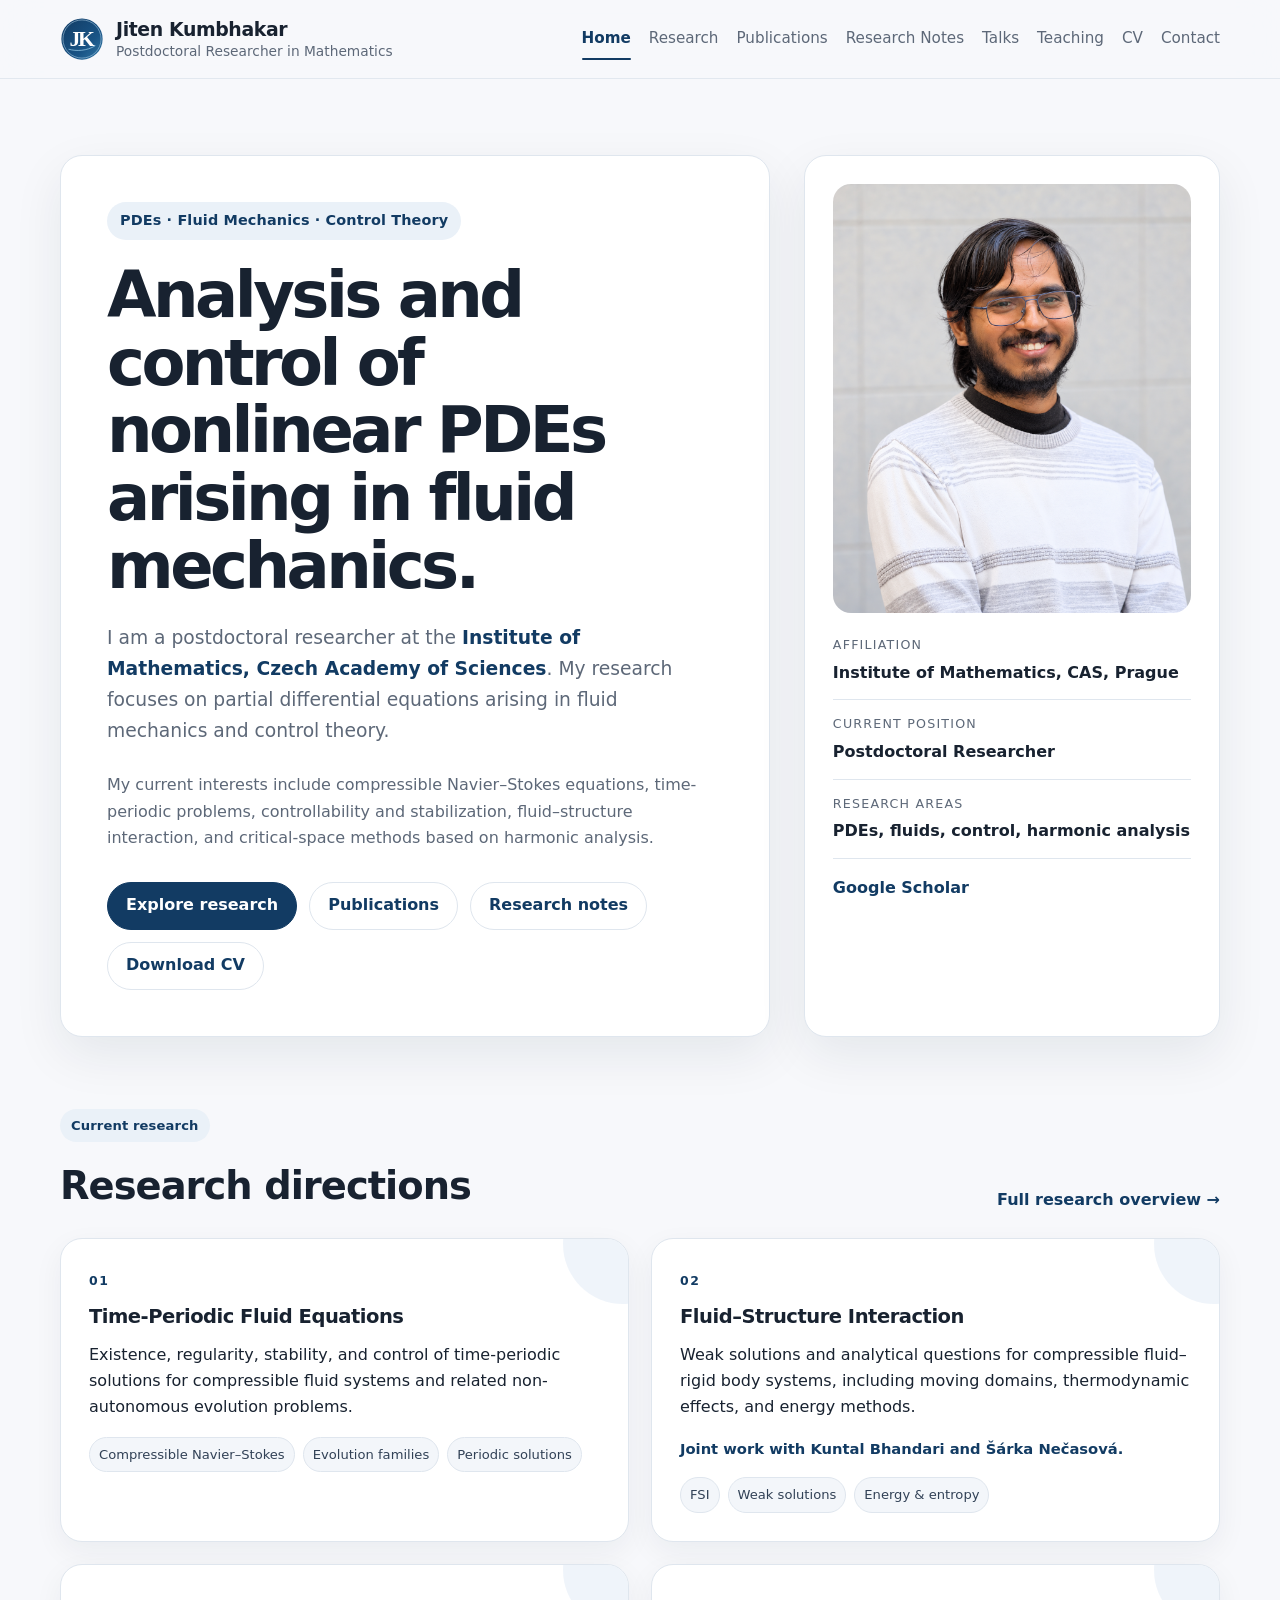
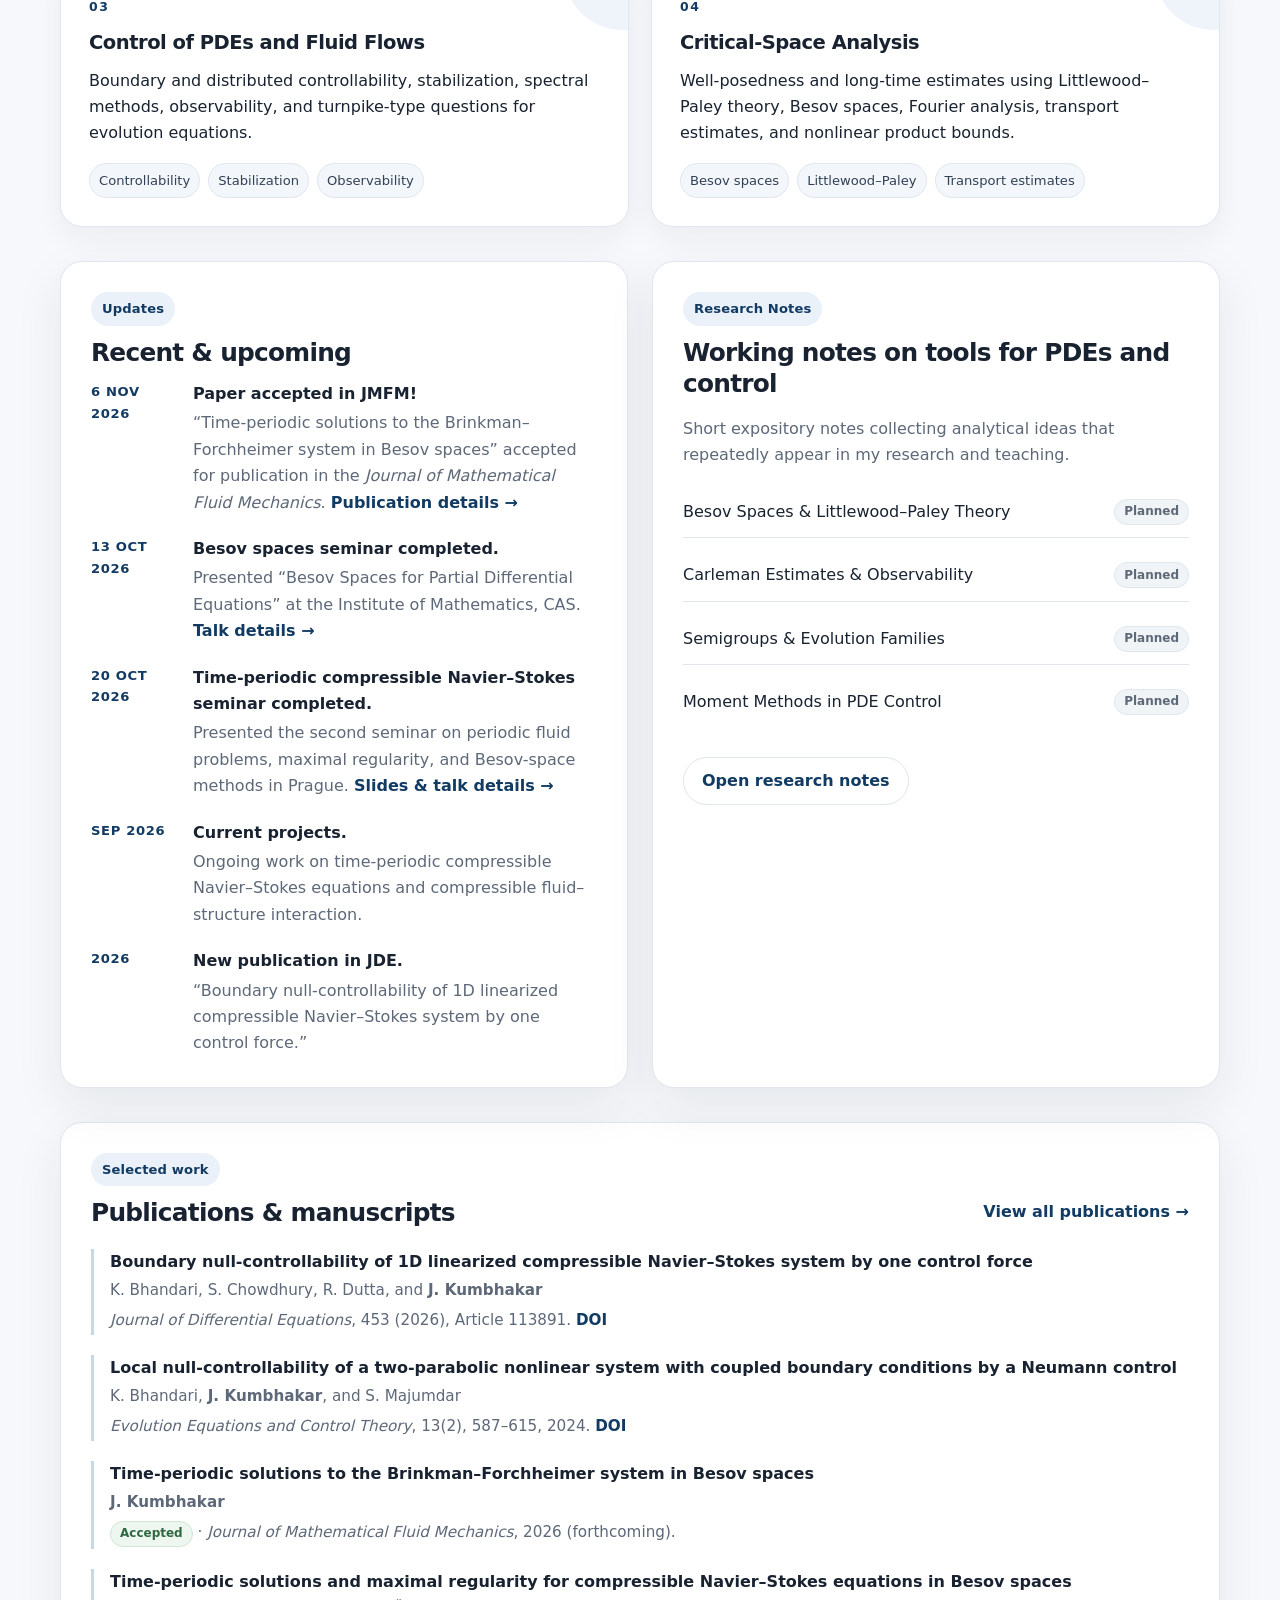
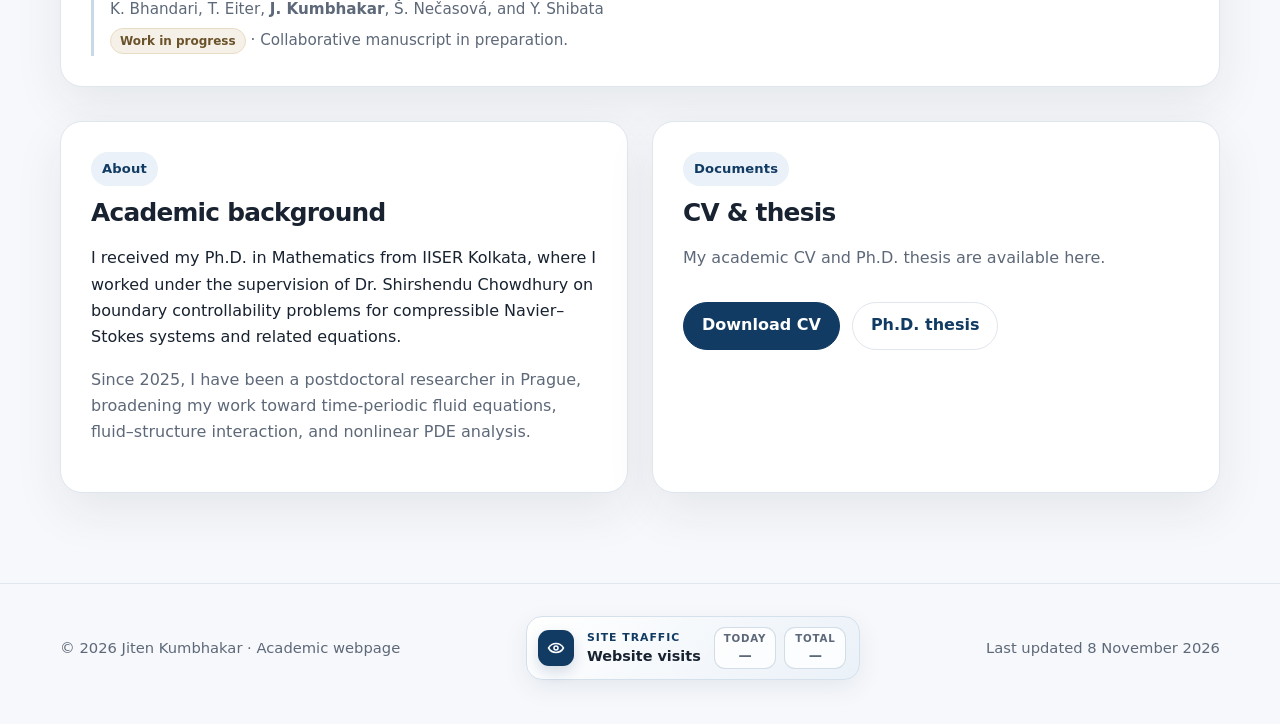
==== commit 587378b8: "Load repaired visitor counter on all website pages" ====
--- a/index.html
+++ b/index.html
@@ -98,10 +98,10 @@
         <span class="visit-stat"><small>Total</small><strong id="visits-total">—</strong></span>
       </span>
     </div>
-    <div class="footer-meta">Last updated 6 November 2026</div>
+    <div class="footer-meta">Last updated 8 November 2026</div>
   </div>
 </footer>
 <script>document.getElementById("year").textContent=new Date().getFullYear();</script>
-<script src="assets/visit-counter.js?v=20261013" data-count-visit="true"></script>
+<script src="assets/visit-counter.js?v=20261108"></script>
 </body>
 </html>
--- a/assets/style.css
+++ b/assets/style.css
@@ -98,6 +98,7 @@
 .notes-list li{display:flex;align-items:center;justify-content:space-between;gap:14px;padding:12px 0;border-left:none;border-bottom:1px solid var(--border)}
 .notes-list li:last-child{border-bottom:none}
 .status-pill{display:inline-flex;align-items:center;min-height:26px;padding:0 9px;border-radius:999px;background:#f1f4f7;border:1px solid var(--border);font-size:.75rem;font-weight:720;color:var(--muted);white-space:nowrap}
+.status-pill.accepted{background:#edf6ef;color:#2f6841;border-color:#d1e6d7}
 .status-pill.submitted{background:#edf5fb;color:var(--primary);border-color:#d1e1ef;margin-right:6px}
 .page-shell{padding:64px 0 0}
 .page-intro{padding:38px;margin-bottom:24px}
